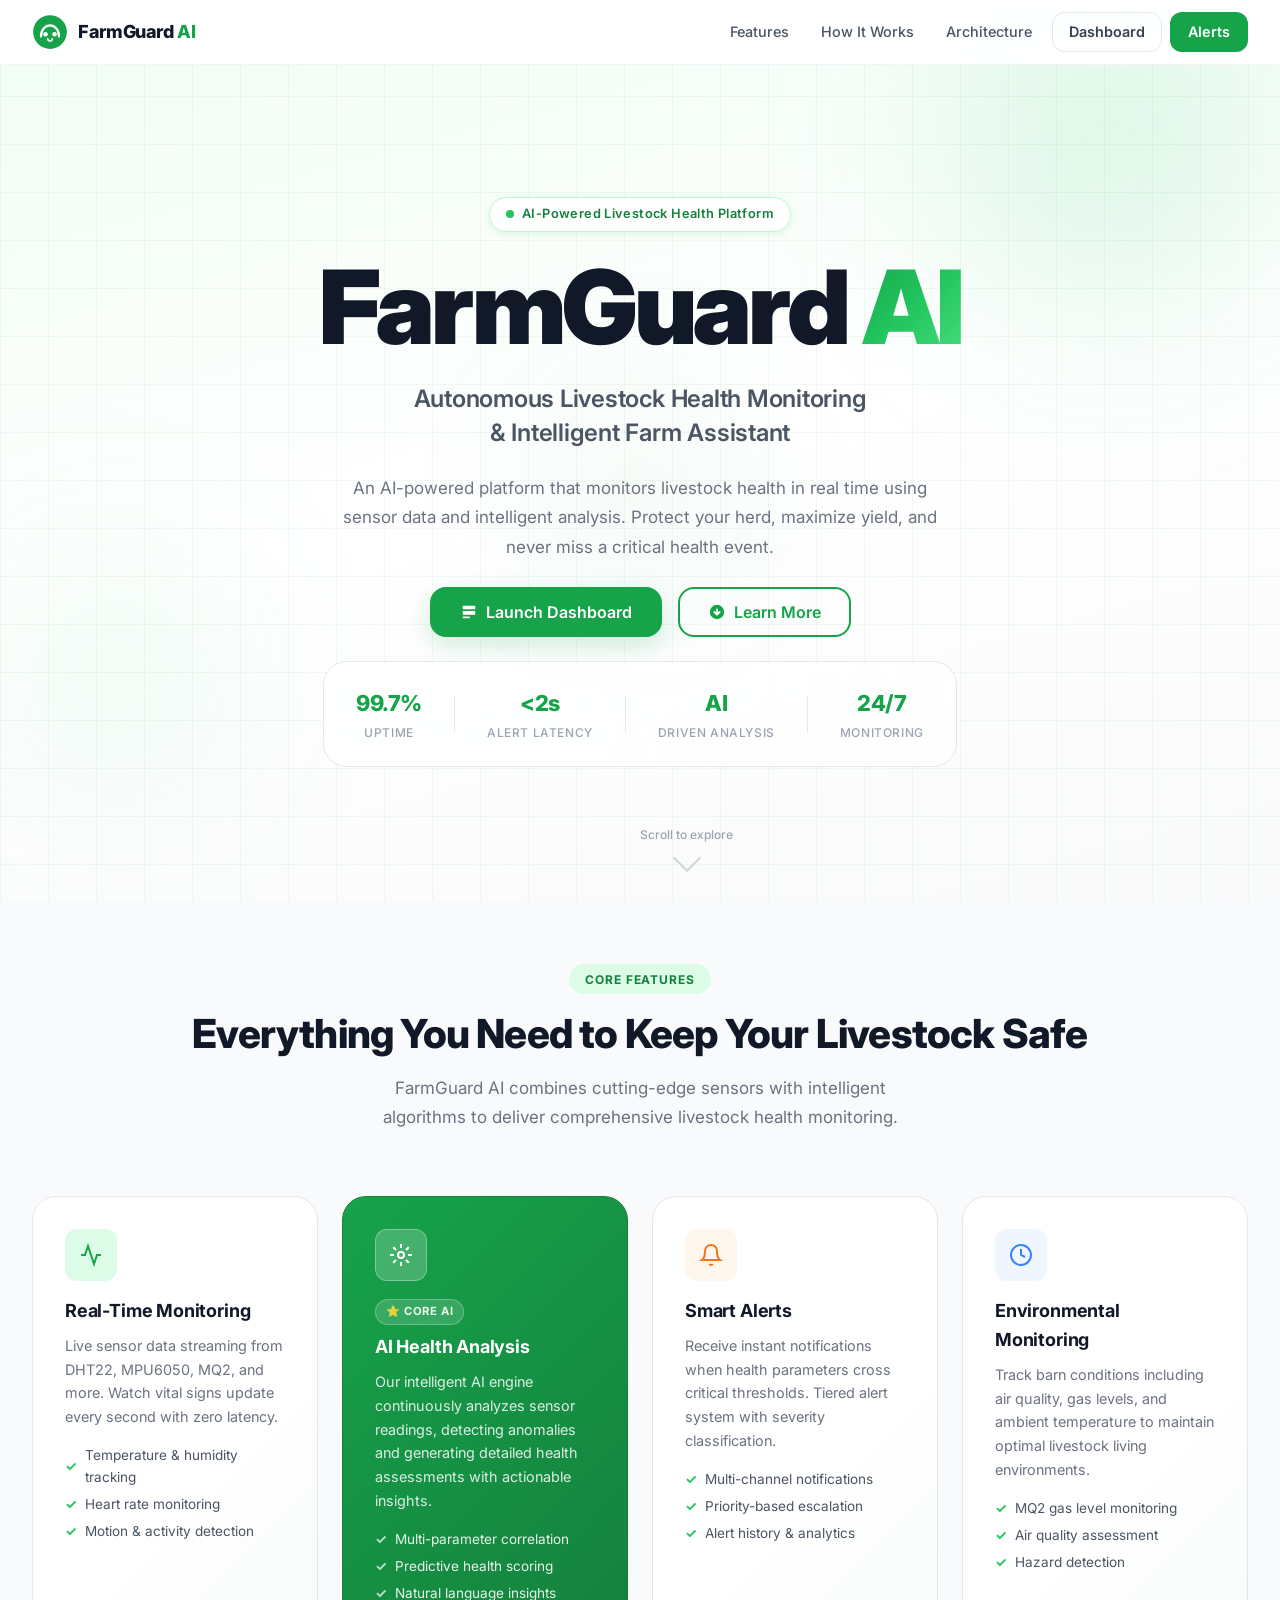
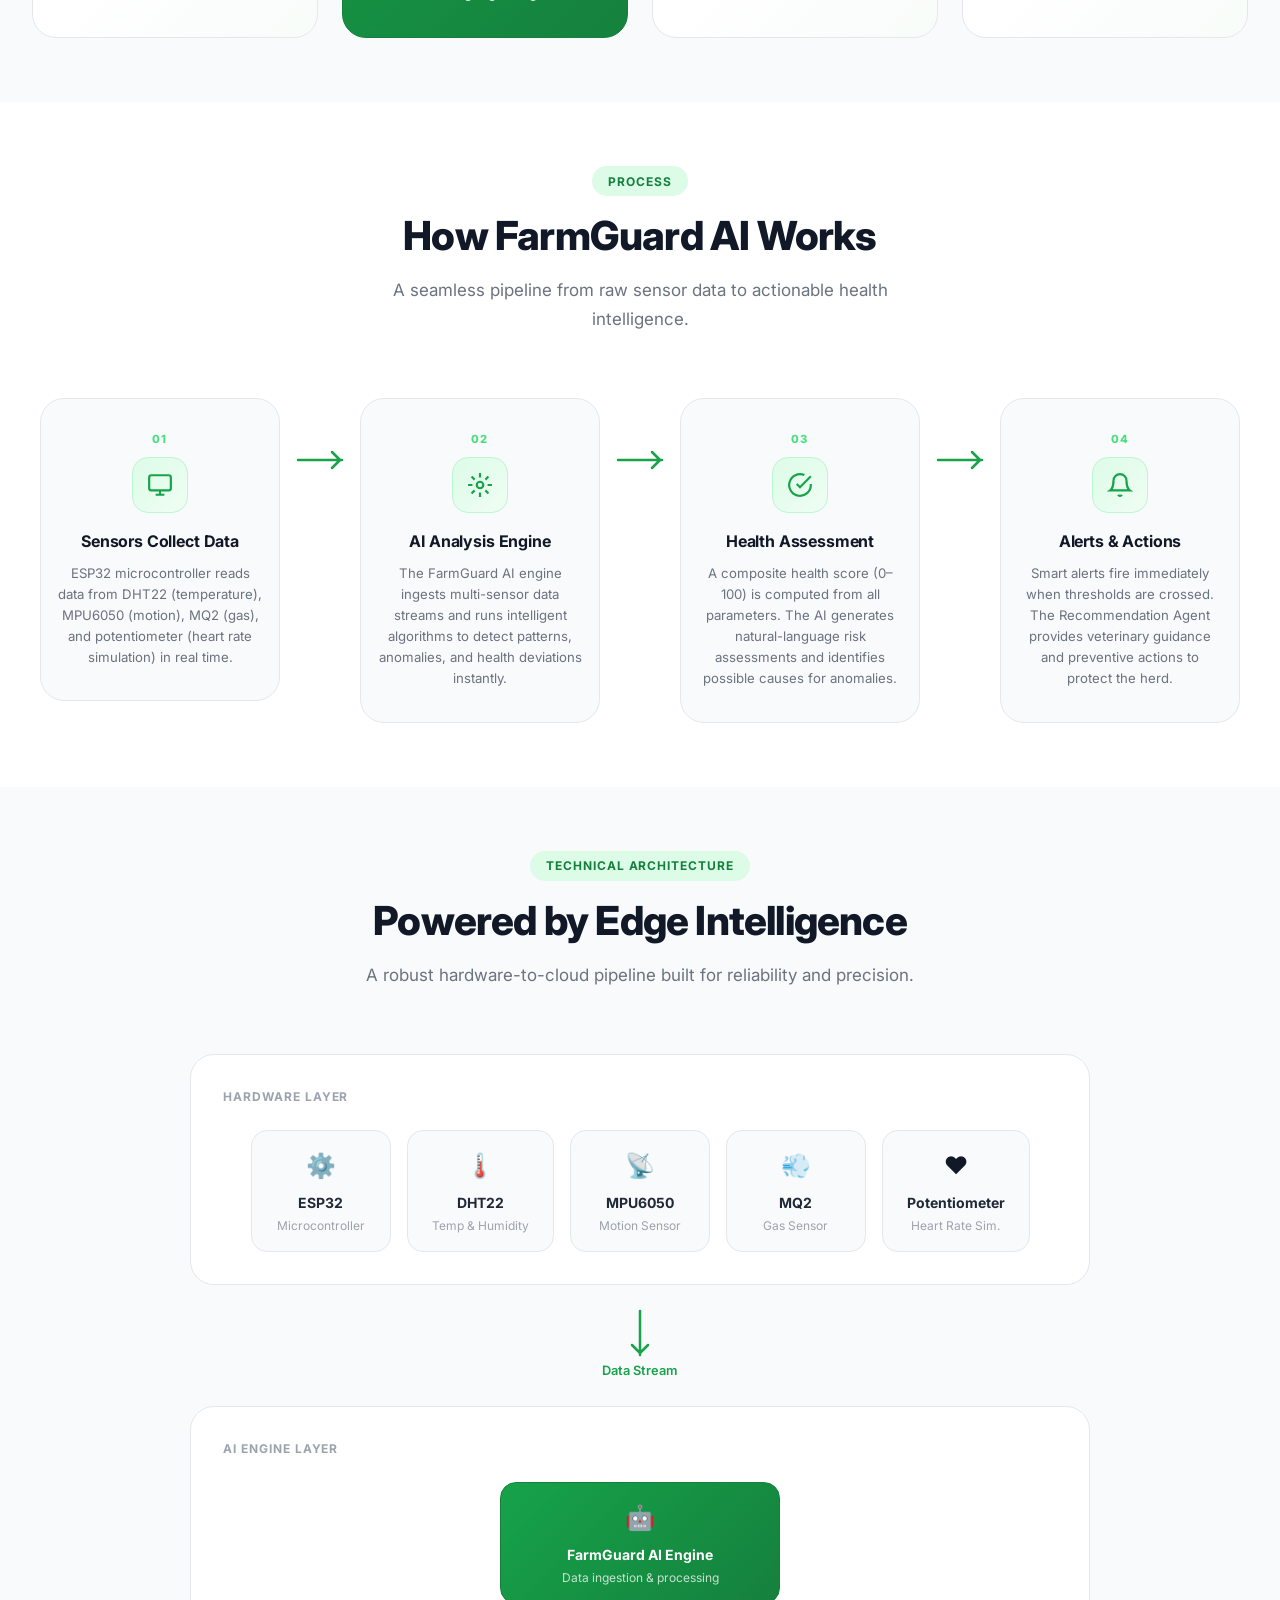
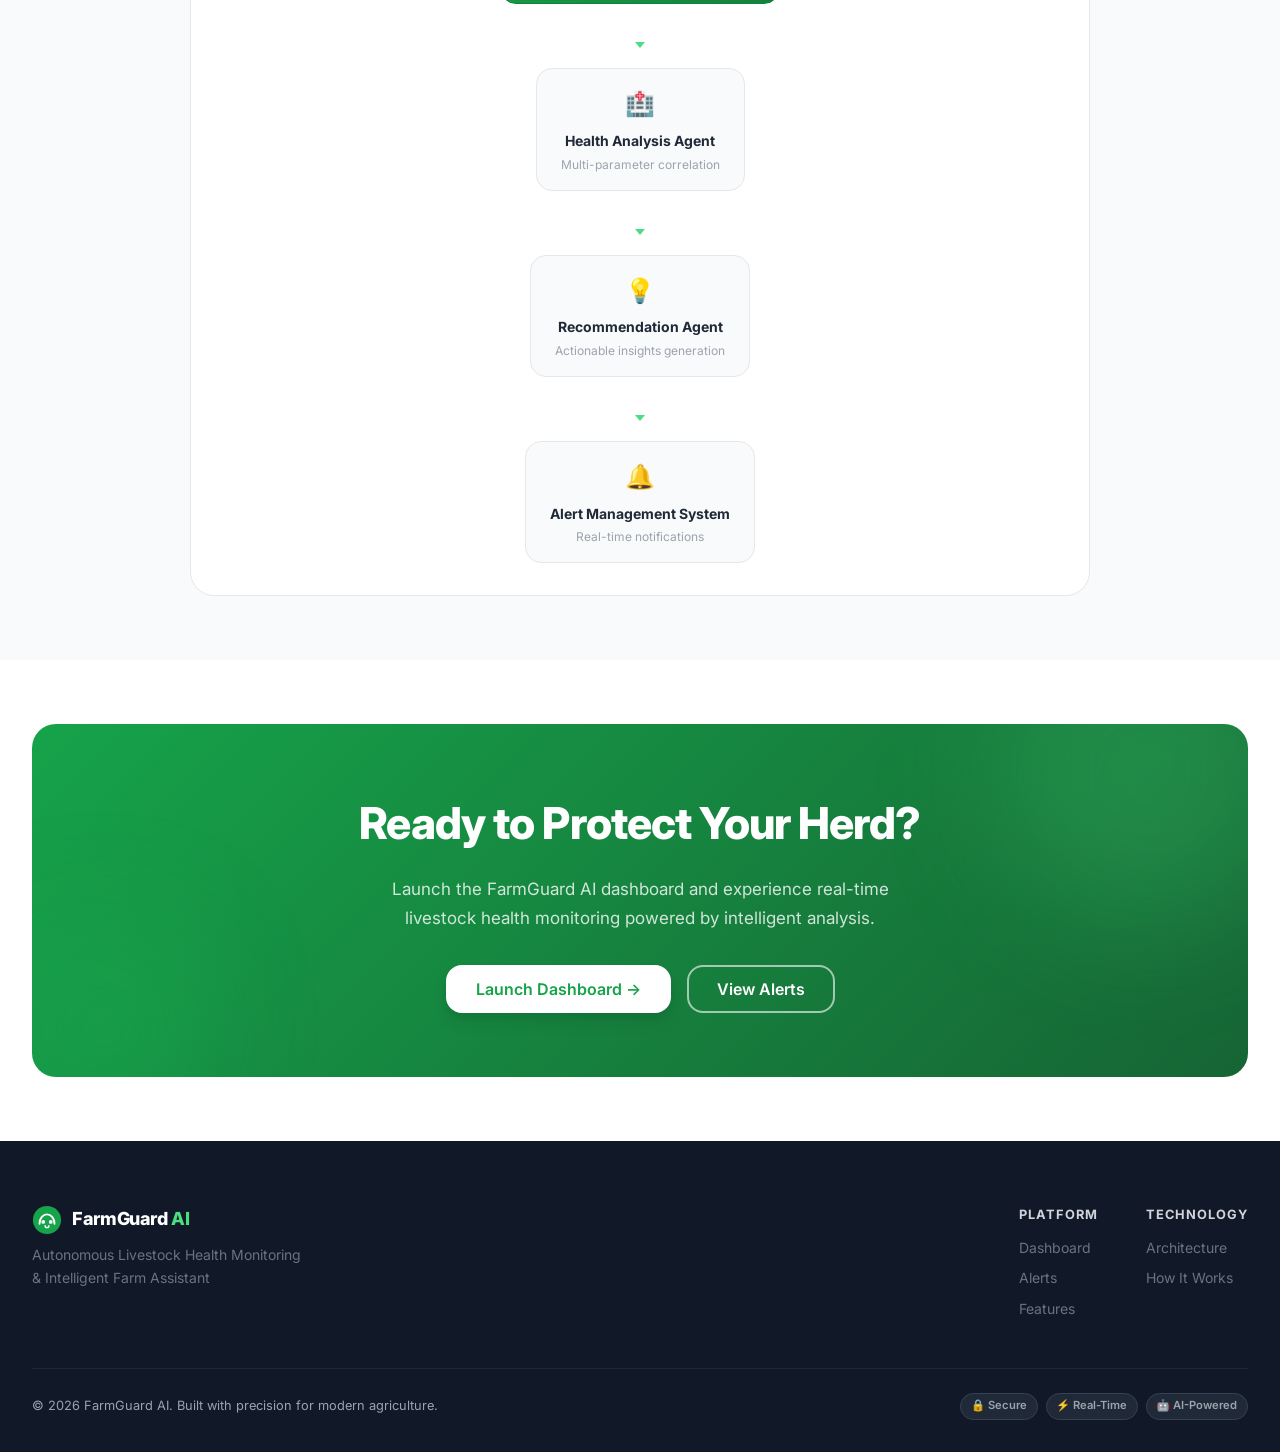
==== website/index.html @ 6cd5b86d "Organize project files into website and wokwi folders, add README" ====
<!DOCTYPE html>
<html lang="en">
<head>
  <meta charset="UTF-8" />
  <meta name="viewport" content="width=device-width, initial-scale=1.0" />
  <title>FarmGuard AI – Autonomous Livestock Health Monitoring</title>
  <meta name="description" content="FarmGuard AI is an AI-powered platform that monitors livestock health in real time using sensor data and intelligent analysis. Protect your herd with smart alerts and AI-driven insights." />
  <link rel="preconnect" href="https://fonts.googleapis.com" />
  <link rel="preconnect" href="https://fonts.gstatic.com" crossorigin />
  <link href="https://fonts.googleapis.com/css2?family=Inter:wght@300;400;500;600;700;800;900&display=swap" rel="stylesheet" />
  <link rel="stylesheet" href="css/style.css" />
  <link rel="stylesheet" href="css/landing.css" />
</head>
<body>

  <!-- ============ NAVBAR ============ -->
  <nav class="navbar" id="navbar">
    <div class="nav-container">
      <a href="index.html" class="nav-logo">
        <div class="logo-icon">
          <svg viewBox="0 0 32 32" fill="none" xmlns="http://www.w3.org/2000/svg">
            <circle cx="16" cy="16" r="15" fill="#16a34a"/>
            <path d="M8 20 C8 14 12 10 16 10 C20 10 24 14 24 20" stroke="white" stroke-width="2" stroke-linecap="round" fill="none"/>
            <circle cx="12" cy="18" r="2" fill="white"/>
            <circle cx="20" cy="18" r="2" fill="white"/>
            <path d="M14 22 C14 23 15 24 16 24 C17 24 18 23 18 22" stroke="white" stroke-width="1.5" stroke-linecap="round" fill="none"/>
          </svg>
        </div>
        <span class="logo-text">FarmGuard <span class="logo-ai">AI</span></span>
      </a>
      <div class="nav-links" id="navLinks">
        <a href="#features" class="nav-link">Features</a>
        <a href="#how-it-works" class="nav-link">How It Works</a>
        <a href="#architecture" class="nav-link">Architecture</a>
        <a href="dashboard.html" class="nav-link nav-btn-outline">Dashboard</a>
        <a href="alerts.html" class="nav-link nav-btn-primary">Alerts</a>
      </div>
      <button class="nav-hamburger" id="navHamburger" aria-label="Menu">
        <span></span><span></span><span></span>
      </button>
    </div>
  </nav>

  <!-- ============ HERO ============ -->
  <section class="hero" id="hero">
    <div class="hero-bg-grid"></div>
    <div class="hero-orb hero-orb-1"></div>
    <div class="hero-orb hero-orb-2"></div>
    <div class="hero-orb hero-orb-3"></div>
    <div class="container hero-inner">
      <div class="hero-badge">
        <span class="badge-dot"></span>
        AI-Powered Livestock Health Platform
      </div>
      <h1 class="hero-title">FarmGuard <span class="hero-title-gradient">AI</span></h1>
      <p class="hero-subtitle">Autonomous Livestock Health Monitoring<br class="hidden-mobile"/> &amp; Intelligent Farm Assistant</p>
      <p class="hero-desc">An AI-powered platform that monitors livestock health in real time using sensor data and intelligent analysis. Protect your herd, maximize yield, and never miss a critical health event.</p>
      <div class="hero-actions">
        <a href="dashboard.html" class="btn btn-primary btn-lg" id="heroLaunchBtn">
          <svg viewBox="0 0 20 20" fill="currentColor"><path d="M3 4a1 1 0 011-1h12a1 1 0 011 1v2a1 1 0 01-1 1H4a1 1 0 01-1-1V4zm0 6a1 1 0 011-1h12a1 1 0 011 1v2a1 1 0 01-1 1H4a1 1 0 01-1-1v-2zm0 6a1 1 0 011-1h6a1 1 0 010 2H4a1 1 0 01-1-1z"/></svg>
          Launch Dashboard
        </a>
        <a href="#how-it-works" class="btn btn-outline btn-lg" id="heroLearnBtn">
          <svg viewBox="0 0 20 20" fill="currentColor"><path fill-rule="evenodd" d="M10 18a8 8 0 100-16 8 8 0 000 16zm1-11a1 1 0 10-2 0v3.586L7.707 9.293a1 1 0 00-1.414 1.414l3 3a1 1 0 001.414 0l3-3a1 1 0 00-1.414-1.414L11 10.586V7z" clip-rule="evenodd"/></svg>
          Learn More
        </a>
      </div>
      <div class="hero-stats">
        <div class="hero-stat">
          <span class="stat-value">99.7%</span>
          <span class="stat-label">Uptime</span>
        </div>
        <div class="stat-divider"></div>
        <div class="hero-stat">
          <span class="stat-value">&lt;2s</span>
          <span class="stat-label">Alert Latency</span>
        </div>
        <div class="stat-divider"></div>
        <div class="hero-stat">
          <span class="stat-value">AI</span>
          <span class="stat-label">Driven Analysis</span>
        </div>
        <div class="stat-divider"></div>
        <div class="hero-stat">
          <span class="stat-value">24/7</span>
          <span class="stat-label">Monitoring</span>
        </div>
      </div>
    </div>
    <div class="hero-scroll-indicator">
      <span>Scroll to explore</span>
      <div class="scroll-arrow"></div>
    </div>
  </section>

  <!-- ============ FEATURES ============ -->
  <section class="features-section" id="features">
    <div class="container">
      <div class="section-header">
        <div class="section-badge">Core Features</div>
        <h2 class="section-title">Everything You Need to Keep Your Livestock Safe</h2>
        <p class="section-desc">FarmGuard AI combines cutting-edge sensors with intelligent algorithms to deliver comprehensive livestock health monitoring.</p>
      </div>
      <div class="features-grid">
        <div class="feature-card" id="featureRealtimeMonitoring">
          <div class="feature-icon-wrap feature-green">
            <svg viewBox="0 0 24 24" fill="none" stroke="currentColor" stroke-width="2"><path d="M22 12h-4l-3 9L9 3l-3 9H2"/></svg>
          </div>
          <h3 class="feature-title">Real-Time Monitoring</h3>
          <p class="feature-desc">Live sensor data streaming from DHT22, MPU6050, MQ2, and more. Watch vital signs update every second with zero latency.</p>
          <ul class="feature-list">
            <li>Temperature &amp; humidity tracking</li>
            <li>Heart rate monitoring</li>
            <li>Motion &amp; activity detection</li>
          </ul>
        </div>
        <div class="feature-card feature-card-highlight" id="featureAIAnalysis">
          <div class="feature-icon-wrap feature-white">
            <svg viewBox="0 0 24 24" fill="none" stroke="currentColor" stroke-width="2"><circle cx="12" cy="12" r="3"/><path d="M12 1v4M12 19v4M4.22 4.22l2.83 2.83M16.95 16.95l2.83 2.83M1 12h4M19 12h4M4.22 19.78l2.83-2.83M16.95 7.05l2.83-2.83"/></svg>
          </div>
          <div class="feature-badge">⭐ Core AI</div>
          <h3 class="feature-title">AI Health Analysis</h3>
          <p class="feature-desc">Our intelligent AI engine continuously analyzes sensor readings, detecting anomalies and generating detailed health assessments with actionable insights.</p>
          <ul class="feature-list">
            <li>Multi-parameter correlation</li>
            <li>Predictive health scoring</li>
            <li>Natural language insights</li>
          </ul>
        </div>
        <div class="feature-card" id="featureSmartAlerts">
          <div class="feature-icon-wrap feature-orange">
            <svg viewBox="0 0 24 24" fill="none" stroke="currentColor" stroke-width="2"><path d="M18 8A6 6 0 006 8c0 7-3 9-3 9h18s-3-2-3-9"/><path d="M13.73 21a2 2 0 01-3.46 0"/></svg>
          </div>
          <h3 class="feature-title">Smart Alerts</h3>
          <p class="feature-desc">Receive instant notifications when health parameters cross critical thresholds. Tiered alert system with severity classification.</p>
          <ul class="feature-list">
            <li>Multi-channel notifications</li>
            <li>Priority-based escalation</li>
            <li>Alert history &amp; analytics</li>
          </ul>
        </div>
        <div class="feature-card" id="featureEnvironment">
          <div class="feature-icon-wrap feature-blue">
            <svg viewBox="0 0 24 24" fill="none" stroke="currentColor" stroke-width="2"><path d="M12 2a10 10 0 110 20A10 10 0 0112 2z"/><path d="M12 6v6l4 2"/></svg>
          </div>
          <h3 class="feature-title">Environmental Monitoring</h3>
          <p class="feature-desc">Track barn conditions including air quality, gas levels, and ambient temperature to maintain optimal livestock living environments.</p>
          <ul class="feature-list">
            <li>MQ2 gas level monitoring</li>
            <li>Air quality assessment</li>
            <li>Hazard detection</li>
          </ul>
        </div>
      </div>
    </div>
  </section>

  <!-- ============ HOW IT WORKS ============ -->
  <section class="how-section" id="how-it-works">
    <div class="container">
      <div class="section-header">
        <div class="section-badge">Process</div>
        <h2 class="section-title">How FarmGuard AI Works</h2>
        <p class="section-desc">A seamless pipeline from raw sensor data to actionable health intelligence.</p>
      </div>
      <div class="how-steps">
        <div class="how-step" id="howStep1">
          <div class="step-number">01</div>
          <div class="step-icon">
            <svg viewBox="0 0 24 24" fill="none" stroke="currentColor" stroke-width="2"><rect x="2" y="3" width="20" height="14" rx="2"/><path d="M8 21h8M12 17v4"/></svg>
          </div>
          <h3 class="step-title">Sensors Collect Data</h3>
          <p class="step-desc">ESP32 microcontroller reads data from DHT22 (temperature), MPU6050 (motion), MQ2 (gas), and potentiometer (heart rate simulation) in real time.</p>
        </div>
        <div class="how-arrow">
          <svg viewBox="0 0 48 24" fill="none"><path d="M2 12h44M36 4l8 8-8 8" stroke="#16a34a" stroke-width="2.5" stroke-linecap="round" stroke-linejoin="round"/></svg>
        </div>
        <div class="how-step" id="howStep2">
          <div class="step-number">02</div>
          <div class="step-icon">
            <svg viewBox="0 0 24 24" fill="none" stroke="currentColor" stroke-width="2"><circle cx="12" cy="12" r="3"/><path d="M12 1v4M12 19v4M4.22 4.22l2.83 2.83M16.95 16.95l2.83 2.83M1 12h4M19 12h4M4.22 19.78l2.83-2.83M16.95 7.05l2.83-2.83"/></svg>
          </div>
          <h3 class="step-title">AI Analysis Engine</h3>
          <p class="step-desc">The FarmGuard AI engine ingests multi-sensor data streams and runs intelligent algorithms to detect patterns, anomalies, and health deviations instantly.</p>
        </div>
        <div class="how-arrow">
          <svg viewBox="0 0 48 24" fill="none"><path d="M2 12h44M36 4l8 8-8 8" stroke="#16a34a" stroke-width="2.5" stroke-linecap="round" stroke-linejoin="round"/></svg>
        </div>
        <div class="how-step" id="howStep3">
          <div class="step-number">03</div>
          <div class="step-icon">
            <svg viewBox="0 0 24 24" fill="none" stroke="currentColor" stroke-width="2"><path d="M22 11.08V12a10 10 0 11-5.93-9.14"/><path d="M22 4L12 14.01l-3-3"/></svg>
          </div>
          <h3 class="step-title">Health Assessment</h3>
          <p class="step-desc">A composite health score (0–100) is computed from all parameters. The AI generates natural-language risk assessments and identifies possible causes for anomalies.</p>
        </div>
        <div class="how-arrow">
          <svg viewBox="0 0 48 24" fill="none"><path d="M2 12h44M36 4l8 8-8 8" stroke="#16a34a" stroke-width="2.5" stroke-linecap="round" stroke-linejoin="round"/></svg>
        </div>
        <div class="how-step" id="howStep4">
          <div class="step-number">04</div>
          <div class="step-icon">
            <svg viewBox="0 0 24 24" fill="none" stroke="currentColor" stroke-width="2"><path d="M18 8A6 6 0 006 8c0 7-3 9-3 9h18s-3-2-3-9"/><path d="M13.73 21a2 2 0 01-3.46 0"/></svg>
          </div>
          <h3 class="step-title">Alerts &amp; Actions</h3>
          <p class="step-desc">Smart alerts fire immediately when thresholds are crossed. The Recommendation Agent provides veterinary guidance and preventive actions to protect the herd.</p>
        </div>
      </div>
    </div>
  </section>

  <!-- ============ ARCHITECTURE ============ -->
  <section class="arch-section" id="architecture">
    <div class="container">
      <div class="section-header">
        <div class="section-badge">Technical Architecture</div>
        <h2 class="section-title">Powered by Edge Intelligence</h2>
        <p class="section-desc">A robust hardware-to-cloud pipeline built for reliability and precision.</p>
      </div>
      <div class="arch-diagram">
        <div class="arch-layer arch-layer-hardware">
          <div class="arch-layer-label">Hardware Layer</div>
          <div class="arch-nodes">
            <div class="arch-node" id="archEsp32">
              <div class="arch-node-icon">⚙️</div>
              <div class="arch-node-title">ESP32</div>
              <div class="arch-node-sub">Microcontroller</div>
            </div>
            <div class="arch-node" id="archDht22">
              <div class="arch-node-icon">🌡️</div>
              <div class="arch-node-title">DHT22</div>
              <div class="arch-node-sub">Temp &amp; Humidity</div>
            </div>
            <div class="arch-node" id="archMpu">
              <div class="arch-node-icon">📡</div>
              <div class="arch-node-title">MPU6050</div>
              <div class="arch-node-sub">Motion Sensor</div>
            </div>
            <div class="arch-node" id="archMq2">
              <div class="arch-node-icon">💨</div>
              <div class="arch-node-title">MQ2</div>
              <div class="arch-node-sub">Gas Sensor</div>
            </div>
            <div class="arch-node" id="archPot">
              <div class="arch-node-icon">❤️</div>
              <div class="arch-node-title">Potentiometer</div>
              <div class="arch-node-sub">Heart Rate Sim.</div>
            </div>
          </div>
        </div>
        <div class="arch-arrow-down">
          <svg viewBox="0 0 24 48" fill="none"><path d="M12 2v44M4 36l8 8 8-8" stroke="#16a34a" stroke-width="2.5" stroke-linecap="round" stroke-linejoin="round"/></svg>
          <span>Data Stream</span>
        </div>
        <div class="arch-layer arch-layer-ai">
          <div class="arch-layer-label">AI Engine Layer</div>
          <div class="arch-nodes arch-nodes-vertical">
            <div class="arch-node arch-node-primary" id="archEngine">
              <div class="arch-node-icon">🤖</div>
              <div class="arch-node-title">FarmGuard AI Engine</div>
              <div class="arch-node-sub">Data ingestion &amp; processing</div>
            </div>
            <div class="arch-vconnect"></div>
            <div class="arch-node" id="archHealthAgent">
              <div class="arch-node-icon">🏥</div>
              <div class="arch-node-title">Health Analysis Agent</div>
              <div class="arch-node-sub">Multi-parameter correlation</div>
            </div>
            <div class="arch-vconnect"></div>
            <div class="arch-node" id="archRecoAgent">
              <div class="arch-node-icon">💡</div>
              <div class="arch-node-title">Recommendation Agent</div>
              <div class="arch-node-sub">Actionable insights generation</div>
            </div>
            <div class="arch-vconnect"></div>
            <div class="arch-node" id="archAlertMgmt">
              <div class="arch-node-icon">🔔</div>
              <div class="arch-node-title">Alert Management System</div>
              <div class="arch-node-sub">Real-time notifications</div>
            </div>
          </div>
        </div>
      </div>
    </div>
  </section>

  <!-- ============ CTA ============ -->
  <section class="cta-section" id="cta">
    <div class="container">
      <div class="cta-card">
        <div class="cta-orb cta-orb-1"></div>
        <div class="cta-orb cta-orb-2"></div>
        <div class="cta-inner">
          <h2 class="cta-title">Ready to Protect Your Herd?</h2>
          <p class="cta-desc">Launch the FarmGuard AI dashboard and experience real-time livestock health monitoring powered by intelligent analysis.</p>
          <div class="cta-actions">
            <a href="dashboard.html" class="btn btn-white btn-lg" id="ctaLaunchBtn">Launch Dashboard →</a>
            <a href="alerts.html" class="btn btn-outline-white btn-lg" id="ctaAlertsBtn">View Alerts</a>
          </div>
        </div>
      </div>
    </div>
  </section>

  <!-- ============ FOOTER ============ -->
  <footer class="footer">
    <div class="container">
      <div class="footer-top">
        <div class="footer-brand">
          <a href="index.html" class="nav-logo">
            <div class="logo-icon logo-icon-sm">
              <svg viewBox="0 0 32 32" fill="none"><circle cx="16" cy="16" r="15" fill="#16a34a"/><path d="M8 20 C8 14 12 10 16 10 C20 10 24 14 24 20" stroke="white" stroke-width="2" stroke-linecap="round" fill="none"/><circle cx="12" cy="18" r="2" fill="white"/><circle cx="20" cy="18" r="2" fill="white"/><path d="M14 22 C14 23 15 24 16 24 C17 24 18 23 18 22" stroke="white" stroke-width="1.5" stroke-linecap="round" fill="none"/></svg>
            </div>
            <span class="logo-text">FarmGuard <span class="logo-ai">AI</span></span>
          </a>
          <p class="footer-tagline">Autonomous Livestock Health Monitoring &amp; Intelligent Farm Assistant</p>
        </div>
        <div class="footer-links">
          <div class="footer-col">
            <h4 class="footer-col-title">Platform</h4>
            <a href="dashboard.html" class="footer-link">Dashboard</a>
            <a href="alerts.html" class="footer-link">Alerts</a>
            <a href="#features" class="footer-link">Features</a>
          </div>
          <div class="footer-col">
            <h4 class="footer-col-title">Technology</h4>
            <a href="#architecture" class="footer-link">Architecture</a>
            <a href="#how-it-works" class="footer-link">How It Works</a>
          </div>
        </div>
      </div>
      <div class="footer-bottom">
        <p>&copy; 2026 FarmGuard AI. Built with precision for modern agriculture.</p>
        <div class="footer-badges">
          <span class="footer-badge">🔒 Secure</span>
          <span class="footer-badge">⚡ Real-Time</span>
          <span class="footer-badge">🤖 AI-Powered</span>
        </div>
      </div>
    </div>
  </footer>

  <script src="js/landing.js"></script>
</body>
</html>
---- website/css/style.css ----
/* =========================================================
   FarmGuard AI – Global Styles
   ========================================================= */

*, *::before, *::after { box-sizing: border-box; margin: 0; padding: 0; }

:root {
  /* Colors */
  --green-50:  #f0fdf4;
  --green-100: #dcfce7;
  --green-200: #bbf7d0;
  --green-400: #4ade80;
  --green-500: #22c55e;
  --green-600: #16a34a;
  --green-700: #15803d;
  --green-800: #166534;
  --green-900: #14532d;

  --gray-50:  #f9fafb;
  --gray-100: #f3f4f6;
  --gray-200: #e5e7eb;
  --gray-300: #d1d5db;
  --gray-400: #9ca3af;
  --gray-500: #6b7280;
  --gray-600: #4b5563;
  --gray-700: #374151;
  --gray-800: #1f2937;
  --gray-900: #111827;

  --orange-400: #fb923c;
  --orange-500: #f97316;
  --red-400:    #f87171;
  --red-500:    #ef4444;
  --red-600:    #dc2626;
  --yellow-400: #facc15;
  --yellow-500: #eab308;
  --blue-400:   #60a5fa;
  --blue-500:   #3b82f6;

  /* Semantic */
  --color-primary:    var(--green-600);
  --color-primary-light: var(--green-500);
  --color-primary-dark: var(--green-700);
  --color-bg:         #ffffff;
  --color-bg-2:       var(--gray-50);
  --color-bg-3:       var(--gray-100);
  --color-border:     var(--gray-200);
  --color-text:       var(--gray-900);
  --color-text-2:     var(--gray-600);
  --color-text-3:     var(--gray-400);

  /* Spacing */
  --space-xs:  0.25rem;
  --space-sm:  0.5rem;
  --space-md:  1rem;
  --space-lg:  1.5rem;
  --space-xl:  2rem;
  --space-2xl: 3rem;
  --space-3xl: 4rem;

  /* Radii */
  --radius-sm: 6px;
  --radius-md: 12px;
  --radius-lg: 16px;
  --radius-xl: 24px;
  --radius-full: 9999px;

  /* Shadows */
  --shadow-xs: 0 1px 2px rgba(0,0,0,0.04);
  --shadow-sm: 0 1px 3px rgba(0,0,0,0.08), 0 1px 2px rgba(0,0,0,0.04);
  --shadow-md: 0 4px 6px rgba(0,0,0,0.06), 0 2px 4px rgba(0,0,0,0.04);
  --shadow-lg: 0 10px 15px rgba(0,0,0,0.08), 0 4px 6px rgba(0,0,0,0.04);
  --shadow-xl: 0 20px 25px rgba(0,0,0,0.08), 0 10px 10px rgba(0,0,0,0.04);
  --shadow-green: 0 8px 24px rgba(22,163,74,0.2);

  /* Transitions */
  --transition-fast: 150ms cubic-bezier(0.4,0,0.2,1);
  --transition-base: 250ms cubic-bezier(0.4,0,0.2,1);
  --transition-slow: 400ms cubic-bezier(0.4,0,0.2,1);

  /* Typography */
  --font-body: 'Inter', -apple-system, BlinkMacSystemFont, 'Segoe UI', sans-serif;
}

html { scroll-behavior: smooth; font-size: 16px; }

body {
  font-family: var(--font-body);
  background-color: var(--color-bg);
  color: var(--color-text);
  line-height: 1.6;
  -webkit-font-smoothing: antialiased;
  -moz-osx-font-smoothing: grayscale;
  overflow-x: hidden;
}

img, svg { display: block; }

a { text-decoration: none; color: inherit; }

/* ---- Container ---- */
.container {
  width: 100%;
  max-width: 1280px;
  margin: 0 auto;
  padding: 0 var(--space-xl);
}

/* ---- Buttons ---- */
.btn {
  display: inline-flex;
  align-items: center;
  justify-content: center;
  gap: 0.5rem;
  padding: 0.625rem 1.25rem;
  border-radius: var(--radius-md);
  font-family: var(--font-body);
  font-weight: 600;
  font-size: 0.9rem;
  cursor: pointer;
  border: 2px solid transparent;
  transition: all var(--transition-base);
  white-space: nowrap;
  text-decoration: none;
  line-height: 1;
}

.btn svg { width: 1rem; height: 1rem; flex-shrink: 0; }

.btn-primary {
  background: var(--color-primary);
  color: #fff;
  border-color: var(--color-primary);
  box-shadow: var(--shadow-green);
}
.btn-primary:hover {
  background: var(--color-primary-dark);
  border-color: var(--color-primary-dark);
  transform: translateY(-2px);
  box-shadow: 0 12px 28px rgba(22,163,74,0.3);
}

.btn-outline {
  background: transparent;
  color: var(--color-primary);
  border-color: var(--color-primary);
}
.btn-outline:hover {
  background: var(--green-50);
  transform: translateY(-2px);
}

.btn-white {
  background: #fff;
  color: var(--color-primary);
  border-color: #fff;
  box-shadow: var(--shadow-lg);
}
.btn-white:hover {
  background: var(--green-50);
  transform: translateY(-2px);
}

.btn-outline-white {
  background: transparent;
  color: #fff;
  border-color: rgba(255,255,255,0.6);
}
.btn-outline-white:hover {
  background: rgba(255,255,255,0.1);
  border-color: #fff;
}

.btn-lg { padding: 0.875rem 1.75rem; font-size: 1rem; border-radius: var(--radius-lg); }
.btn-lg svg { width: 1.125rem; height: 1.125rem; }

/* ---- Section Common ---- */
.section-header { text-align: center; margin-bottom: var(--space-3xl); }

.section-badge {
  display: inline-block;
  background: var(--green-100);
  color: var(--green-700);
  font-size: 0.75rem;
  font-weight: 700;
  letter-spacing: 0.08em;
  text-transform: uppercase;
  padding: 0.35rem 1rem;
  border-radius: var(--radius-full);
  margin-bottom: var(--space-md);
}

.section-title {
  font-size: clamp(1.75rem, 3.5vw, 2.5rem);
  font-weight: 800;
  color: var(--gray-900);
  line-height: 1.2;
  margin-bottom: var(--space-md);
  letter-spacing: -0.02em;
}

.section-desc {
  font-size: 1.0625rem;
  color: var(--gray-500);
  max-width: 560px;
  margin: 0 auto;
  line-height: 1.7;
}

/* ---- Logo ---- */
.nav-logo {
  display: flex;
  align-items: center;
  gap: 0.625rem;
  text-decoration: none;
}
.logo-icon {
  width: 36px; height: 36px;
  border-radius: 10px;
  overflow: hidden;
  flex-shrink: 0;
}
.logo-icon svg { width: 100%; height: 100%; }
.logo-icon-sm { width: 30px; height: 30px; border-radius: 8px; }

.logo-text {
  font-size: 1.125rem;
  font-weight: 800;
  color: var(--gray-900);
  letter-spacing: -0.02em;
}
.logo-ai { color: var(--green-600); }

/* ---- Hidden mobile ---- */
.hidden-mobile { display: inline; }

/* ---- Scrollbar ---- */
::-webkit-scrollbar { width: 6px; height: 6px; }
::-webkit-scrollbar-track { background: var(--gray-100); }
::-webkit-scrollbar-thumb { background: var(--gray-300); border-radius: 3px; }
::-webkit-scrollbar-thumb:hover { background: var(--gray-400); }

/* ============================================================
   NAVBAR (shared)
   ============================================================ */
.navbar {
  position: fixed;
  top: 0; left: 0; right: 0;
  z-index: 100;
  background: rgba(255,255,255,0.95);
  backdrop-filter: blur(12px);
  -webkit-backdrop-filter: blur(12px);
  border-bottom: 1px solid var(--gray-100);
  transition: box-shadow var(--transition-base);
}
.navbar.scrolled { box-shadow: var(--shadow-md); }

.nav-container {
  display: flex;
  align-items: center;
  justify-content: space-between;
  height: 64px;
  max-width: 1280px;
  margin: 0 auto;
  padding: 0 var(--space-xl);
}

.nav-links {
  display: flex;
  align-items: center;
  gap: var(--space-sm);
}

.nav-link {
  font-size: 0.9rem;
  font-weight: 500;
  color: var(--gray-600);
  padding: 0.5rem 0.75rem;
  border-radius: var(--radius-sm);
  transition: color var(--transition-fast), background var(--transition-fast);
}
.nav-link:hover { color: var(--green-600); background: var(--green-50); }

.nav-btn-outline {
  border: 1.5px solid var(--gray-200);
  color: var(--gray-700);
  padding: 0.45rem 1rem;
  border-radius: var(--radius-md);
  font-weight: 600;
}
.nav-btn-outline:hover { border-color: var(--green-500); color: var(--green-600); background: var(--green-50); }

.nav-btn-primary {
  background: var(--green-600);
  color: #fff !important;
  padding: 0.5rem 1.125rem;
  border-radius: var(--radius-md);
  font-weight: 600;
}
.nav-btn-primary:hover { background: var(--green-700) !important; color: #fff !important; }

.nav-hamburger {
  display: none;
  flex-direction: column;
  gap: 5px;
  background: none;
  border: none;
  cursor: pointer;
  padding: 6px;
  border-radius: var(--radius-sm);
}
.nav-hamburger span {
  display: block;
  width: 22px; height: 2px;
  background: var(--gray-700);
  border-radius: 2px;
  transition: all var(--transition-base);
}
.nav-hamburger.open span:nth-child(1) { transform: rotate(45deg) translate(5px,5px); }
.nav-hamburger.open span:nth-child(2) { opacity: 0; }
.nav-hamburger.open span:nth-child(3) { transform: rotate(-45deg) translate(5px,-5px); }

/* ---- SHARED DASH SECTION ---- */
.dash-section {
  padding: 0 var(--space-xl) var(--space-xl);
}
.section-row-header {
  display: flex;
  align-items: center;
  justify-content: space-between;
  margin-bottom: var(--space-lg);
  gap: var(--space-md);
}
.dash-section-title {
  font-size: 1.125rem;
  font-weight: 700;
  color: var(--gray-900);
  letter-spacing: -0.01em;
}
.dash-section-badge {
  font-size: 0.75rem;
  font-weight: 600;
  color: var(--green-700);
  background: var(--green-100);
  padding: 0.25rem 0.75rem;
  border-radius: var(--radius-full);
}

/* ============================================================
   RESPONSIVE
   ============================================================ */
@media (max-width: 768px) {
  .container { padding: 0 var(--space-md); }
  .hidden-mobile { display: none; }

  .nav-links {
    display: none;
    flex-direction: column;
    position: absolute;
    top: 64px; left: 0; right: 0;
    background: rgba(255,255,255,0.98);
    backdrop-filter: blur(12px);
    border-bottom: 1px solid var(--gray-200);
    padding: var(--space-md);
    gap: var(--space-xs);
  }
  .nav-links.open { display: flex; }
  .nav-hamburger { display: flex; }

  .dash-section { padding: 0 var(--space-md) var(--space-md); }
}

@media (max-width: 480px) {
  .btn-lg { padding: 0.75rem 1.25rem; font-size: 0.9rem; }
}
---- website/css/landing.css ----
/* =========================================================
   FarmGuard AI – Landing Page Styles
   ========================================================= */

/* ============================================================
   HERO
   ============================================================ */
.hero {
  position: relative;
  min-height: 100vh;
  display: flex;
  align-items: center;
  overflow: hidden;
  padding-top: 64px;
  background: linear-gradient(165deg, #f0fdf4 0%, #ffffff 50%, #f9fafb 100%);
}

/* Grid pattern */
.hero-bg-grid {
  position: absolute;
  inset: 0;
  background-image:
    linear-gradient(rgba(22,163,74,0.06) 1px, transparent 1px),
    linear-gradient(90deg, rgba(22,163,74,0.06) 1px, transparent 1px);
  background-size: 48px 48px;
  pointer-events: none;
}

/* Decorative orbs */
.hero-orb {
  position: absolute;
  border-radius: 50%;
  filter: blur(80px);
  pointer-events: none;
  animation: orbFloat 8s ease-in-out infinite;
}
.hero-orb-1 {
  width: 500px; height: 500px;
  background: radial-gradient(circle, rgba(34,197,94,0.18) 0%, transparent 70%);
  top: -100px; right: -80px;
  animation-delay: 0s;
}
.hero-orb-2 {
  width: 350px; height: 350px;
  background: radial-gradient(circle, rgba(74,222,128,0.12) 0%, transparent 70%);
  bottom: 50px; left: -60px;
  animation-delay: -3s;
}
.hero-orb-3 {
  width: 250px; height: 250px;
  background: radial-gradient(circle, rgba(22,163,74,0.1) 0%, transparent 70%);
  top: 40%; left: 40%;
  animation-delay: -5s;
}

@keyframes orbFloat {
  0%, 100% { transform: translateY(0) scale(1); }
  50% { transform: translateY(-30px) scale(1.05); }
}

.hero-inner {
  position: relative;
  z-index: 1;
  display: flex;
  flex-direction: column;
  align-items: center;
  text-align: center;
  gap: var(--space-lg);
  padding-top: var(--space-3xl);
  padding-bottom: var(--space-3xl);
}

.hero-badge {
  display: inline-flex;
  align-items: center;
  gap: 0.5rem;
  background: rgba(255,255,255,0.9);
  border: 1px solid var(--green-200);
  color: var(--green-700);
  font-size: 0.8rem;
  font-weight: 600;
  letter-spacing: 0.03em;
  padding: 0.4rem 1rem;
  border-radius: var(--radius-full);
  box-shadow: 0 2px 8px rgba(22,163,74,0.12);
  backdrop-filter: blur(8px);
  animation: badgeFadeIn 0.6s ease-out;
}

.badge-dot {
  width: 8px; height: 8px;
  background: var(--green-500);
  border-radius: 50%;
  animation: pulse 2s ease-in-out infinite;
}

@keyframes badgeFadeIn {
  from { opacity: 0; transform: translateY(-10px); }
  to { opacity: 1; transform: translateY(0); }
}

.hero-title {
  font-size: clamp(3.5rem, 8vw, 6.5rem);
  font-weight: 900;
  letter-spacing: -0.04em;
  line-height: 1;
  color: var(--gray-900);
  animation: heroFadeUp 0.7s ease-out 0.1s both;
}

.hero-title-gradient {
  background: linear-gradient(135deg, #16a34a 0%, #22c55e 50%, #4ade80 100%);
  -webkit-background-clip: text;
  -webkit-text-fill-color: transparent;
  background-clip: text;
}

.hero-subtitle {
  font-size: clamp(1.1rem, 2.5vw, 1.5rem);
  font-weight: 600;
  color: var(--gray-600);
  letter-spacing: -0.01em;
  line-height: 1.4;
  animation: heroFadeUp 0.7s ease-out 0.2s both;
}

.hero-desc {
  font-size: clamp(0.9rem, 1.5vw, 1.0625rem);
  color: var(--gray-500);
  max-width: 600px;
  line-height: 1.75;
  animation: heroFadeUp 0.7s ease-out 0.3s both;
}

.hero-actions {
  display: flex;
  align-items: center;
  gap: var(--space-md);
  flex-wrap: wrap;
  justify-content: center;
  animation: heroFadeUp 0.7s ease-out 0.4s both;
}

.hero-stats {
  display: flex;
  align-items: center;
  gap: var(--space-xl);
  flex-wrap: wrap;
  justify-content: center;
  padding: var(--space-lg) var(--space-xl);
  background: rgba(255,255,255,0.7);
  border: 1px solid var(--gray-200);
  border-radius: var(--radius-xl);
  backdrop-filter: blur(8px);
  animation: heroFadeUp 0.7s ease-out 0.5s both;
}

.hero-stat { text-align: center; }
.stat-value {
  display: block;
  font-size: 1.375rem;
  font-weight: 800;
  color: var(--green-600);
  letter-spacing: -0.02em;
}
.stat-label {
  display: block;
  font-size: 0.75rem;
  font-weight: 500;
  color: var(--gray-400);
  text-transform: uppercase;
  letter-spacing: 0.05em;
  margin-top: 2px;
}
.stat-divider {
  width: 1px; height: 36px;
  background: var(--gray-200);
}

@keyframes heroFadeUp {
  from { opacity: 0; transform: translateY(20px); }
  to { opacity: 1; transform: translateY(0); }
}

/* Scroll indicator */
.hero-scroll-indicator {
  position: absolute;
  bottom: var(--space-xl);
  left: 50%;
  transform: translateX(-50%);
  display: flex;
  flex-direction: column;
  align-items: center;
  gap: 0.5rem;
  font-size: 0.75rem;
  color: var(--gray-400);
  font-weight: 500;
  animation: heroFadeUp 1s ease-out 0.8s both;
}
.scroll-arrow {
  width: 20px; height: 20px;
  border-right: 2px solid var(--gray-300);
  border-bottom: 2px solid var(--gray-300);
  transform: rotate(45deg);
  animation: scrollBounce 1.5s ease-in-out infinite;
  margin-top: -4px;
}
@keyframes scrollBounce {
  0%, 100% { transform: rotate(45deg) translateY(0); }
  50% { transform: rotate(45deg) translateY(6px); }
}

/* ============================================================
   FEATURES
   ============================================================ */
.features-section {
  padding: var(--space-3xl) 0;
  background: var(--gray-50);
}

.features-grid {
  display: grid;
  grid-template-columns: repeat(auto-fit, minmax(280px, 1fr));
  gap: var(--space-lg);
}

.feature-card {
  background: #fff;
  border: 1px solid var(--gray-200);
  border-radius: var(--radius-xl);
  padding: var(--space-xl);
  transition: all var(--transition-base);
  position: relative;
  overflow: hidden;
}
.feature-card::before {
  content: '';
  position: absolute;
  inset: 0;
  background: linear-gradient(135deg, transparent 60%, rgba(22,163,74,0.03) 100%);
  border-radius: inherit;
  pointer-events: none;
}
.feature-card:hover {
  transform: translateY(-6px);
  box-shadow: var(--shadow-xl);
  border-color: var(--green-200);
}

.feature-card-highlight {
  background: linear-gradient(135deg, var(--green-600) 0%, var(--green-700) 100%);
  border-color: var(--green-700);
  color: #fff;
}
.feature-card-highlight .feature-title { color: #fff; }
.feature-card-highlight .feature-desc { color: rgba(255,255,255,0.85); }
.feature-card-highlight .feature-list li { color: rgba(255,255,255,0.9); }
.feature-card-highlight .feature-list li::before { color: rgba(255,255,255,0.7); }
.feature-card-highlight:hover {
  box-shadow: var(--shadow-green);
  border-color: var(--green-500);
}

.feature-icon-wrap {
  width: 52px; height: 52px;
  border-radius: var(--radius-md);
  display: flex;
  align-items: center;
  justify-content: center;
  margin-bottom: var(--space-md);
  flex-shrink: 0;
}
.feature-icon-wrap svg { width: 24px; height: 24px; }

.feature-green { background: var(--green-100); color: var(--green-600); }
.feature-white { background: rgba(255,255,255,0.2); color: #fff; border: 1px solid rgba(255,255,255,0.3); }
.feature-orange { background: #fff7ed; color: var(--orange-500); }
.feature-blue { background: #eff6ff; color: var(--blue-500); }

.feature-badge {
  display: inline-block;
  font-size: 0.7rem;
  font-weight: 700;
  letter-spacing: 0.06em;
  text-transform: uppercase;
  color: rgba(255,255,255,0.9);
  background: rgba(255,255,255,0.15);
  border: 1px solid rgba(255,255,255,0.25);
  padding: 0.2rem 0.6rem;
  border-radius: var(--radius-full);
  margin-bottom: var(--space-sm);
}

.feature-title {
  font-size: 1.125rem;
  font-weight: 700;
  color: var(--gray-900);
  margin-bottom: 0.5rem;
  letter-spacing: -0.01em;
}

.feature-desc {
  font-size: 0.9rem;
  color: var(--gray-500);
  line-height: 1.65;
  margin-bottom: var(--space-md);
}

.feature-list {
  list-style: none;
  display: flex;
  flex-direction: column;
  gap: 0.35rem;
}
.feature-list li {
  font-size: 0.85rem;
  color: var(--gray-600);
  display: flex;
  align-items: center;
  gap: 0.5rem;
}
.feature-list li::before {
  content: '✓';
  color: var(--green-500);
  font-weight: 700;
  flex-shrink: 0;
}

/* ============================================================
   HOW IT WORKS
   ============================================================ */
.how-section {
  padding: var(--space-3xl) 0;
  background: #fff;
}

.how-steps {
  display: flex;
  align-items: flex-start;
  gap: var(--space-md);
  flex-wrap: wrap;
  justify-content: center;
}

.how-step {
  flex: 1;
  min-width: 200px;
  max-width: 240px;
  text-align: center;
  padding: var(--space-xl) var(--space-md);
  background: var(--gray-50);
  border: 1px solid var(--gray-200);
  border-radius: var(--radius-xl);
  transition: all var(--transition-base);
  position: relative;
}
.how-step:hover {
  transform: translateY(-4px);
  box-shadow: var(--shadow-lg);
  border-color: var(--green-300);
  background: var(--green-50);
}

.step-number {
  font-size: 0.7rem;
  font-weight: 800;
  letter-spacing: 0.1em;
  color: var(--green-400);
  text-transform: uppercase;
  margin-bottom: var(--space-sm);
}

.step-icon {
  width: 56px; height: 56px;
  border-radius: var(--radius-lg);
  background: linear-gradient(135deg, var(--green-100), var(--green-50));
  border: 1px solid var(--green-200);
  display: flex;
  align-items: center;
  justify-content: center;
  margin: 0 auto var(--space-md);
  color: var(--green-600);
}
.step-icon svg { width: 26px; height: 26px; }

.step-title {
  font-size: 1rem;
  font-weight: 700;
  color: var(--gray-900);
  margin-bottom: 0.5rem;
  letter-spacing: -0.01em;
}

.step-desc {
  font-size: 0.825rem;
  color: var(--gray-500);
  line-height: 1.6;
}

.how-arrow {
  display: flex;
  align-items: center;
  padding-top: 50px;
  flex-shrink: 0;
}
.how-arrow svg { width: 48px; height: 24px; }

/* ============================================================
   ARCHITECTURE
   ============================================================ */
.arch-section {
  padding: var(--space-3xl) 0;
  background: var(--gray-50);
}

.arch-diagram {
  display: flex;
  flex-direction: column;
  align-items: center;
  gap: var(--space-lg);
}

.arch-layer {
  width: 100%;
  max-width: 900px;
  background: #fff;
  border: 1px solid var(--gray-200);
  border-radius: var(--radius-xl);
  padding: var(--space-xl);
}

.arch-layer-label {
  font-size: 0.75rem;
  font-weight: 700;
  text-transform: uppercase;
  letter-spacing: 0.08em;
  color: var(--gray-400);
  margin-bottom: var(--space-lg);
}

.arch-nodes {
  display: flex;
  flex-wrap: wrap;
  gap: var(--space-md);
  justify-content: center;
}

.arch-nodes-vertical {
  flex-direction: column;
  align-items: center;
}

.arch-node {
  background: var(--gray-50);
  border: 1.5px solid var(--gray-200);
  border-radius: var(--radius-lg);
  padding: var(--space-md) var(--space-lg);
  text-align: center;
  min-width: 140px;
  transition: all var(--transition-base);
}
.arch-node:hover {
  border-color: var(--green-400);
  background: var(--green-50);
  transform: translateY(-3px);
  box-shadow: var(--shadow-md);
}

.arch-node-primary {
  background: linear-gradient(135deg, var(--green-600), var(--green-700));
  border-color: var(--green-700);
  color: #fff;
  min-width: 280px;
}
.arch-node-primary:hover {
  transform: translateY(-3px);
  box-shadow: var(--shadow-green);
}
.arch-node-primary .arch-node-title { color: #fff; }
.arch-node-primary .arch-node-sub { color: rgba(255,255,255,0.75); }

.arch-node-icon { font-size: 1.5rem; margin-bottom: 0.4rem; }
.arch-node-title { font-size: 0.875rem; font-weight: 700; color: var(--gray-800); }
.arch-node-sub { font-size: 0.75rem; color: var(--gray-400); margin-top: 2px; }

.arch-vconnect {
  width: 2px; height: 24px;
  background: var(--green-300);
  margin: 4px auto;
  position: relative;
}
.arch-vconnect::after {
  content: '';
  position: absolute;
  bottom: 0; left: 50%;
  transform: translateX(-50%);
  width: 0; height: 0;
  border-left: 5px solid transparent;
  border-right: 5px solid transparent;
  border-top: 6px solid var(--green-400);
}

.arch-arrow-down {
  display: flex;
  flex-direction: column;
  align-items: center;
  gap: 0.25rem;
  color: var(--green-600);
  font-size: 0.8rem;
  font-weight: 600;
}
.arch-arrow-down svg { width: 24px; height: 48px; }

/* ============================================================
   CTA SECTION
   ============================================================ */
.cta-section {
  padding: var(--space-3xl) 0;
  background: #fff;
}

.cta-card {
  position: relative;
  background: linear-gradient(135deg, var(--green-600) 0%, var(--green-800) 100%);
  border-radius: var(--radius-xl);
  padding: var(--space-3xl) var(--space-xl);
  text-align: center;
  overflow: hidden;
}

.cta-orb {
  position: absolute;
  border-radius: 50%;
  filter: blur(60px);
  pointer-events: none;
}
.cta-orb-1 {
  width: 300px; height: 300px;
  background: rgba(74,222,128,0.2);
  top: -100px; right: -50px;
}
.cta-orb-2 {
  width: 200px; height: 200px;
  background: rgba(34,197,94,0.2);
  bottom: -50px; left: -30px;
}

.cta-inner { position: relative; z-index: 1; }

.cta-title {
  font-size: clamp(1.75rem, 4vw, 2.75rem);
  font-weight: 800;
  color: #fff;
  letter-spacing: -0.02em;
  margin-bottom: var(--space-md);
}

.cta-desc {
  font-size: 1.0625rem;
  color: rgba(255,255,255,0.8);
  max-width: 520px;
  margin: 0 auto var(--space-xl);
  line-height: 1.7;
}

.cta-actions {
  display: flex;
  align-items: center;
  justify-content: center;
  gap: var(--space-md);
  flex-wrap: wrap;
}

/* ============================================================
   FOOTER
   ============================================================ */
.footer {
  background: var(--gray-900);
  color: var(--gray-400);
  padding: var(--space-3xl) 0 var(--space-xl);
}

.footer .logo-text { color: #fff; }
.footer .logo-ai { color: var(--green-400); }

.footer-top {
  display: flex;
  justify-content: space-between;
  gap: var(--space-xl);
  flex-wrap: wrap;
  margin-bottom: var(--space-2xl);
}

.footer-brand { max-width: 280px; }
.footer-tagline {
  font-size: 0.875rem;
  color: var(--gray-500);
  line-height: 1.65;
  margin-top: var(--space-sm);
}

.footer-links {
  display: flex;
  gap: var(--space-2xl);
  flex-wrap: wrap;
}

.footer-col { display: flex; flex-direction: column; gap: 0.5rem; }
.footer-col-title {
  font-size: 0.8rem;
  font-weight: 700;
  text-transform: uppercase;
  letter-spacing: 0.08em;
  color: var(--gray-300);
  margin-bottom: 0.25rem;
}
.footer-link {
  font-size: 0.875rem;
  color: var(--gray-500);
  transition: color var(--transition-fast);
}
.footer-link:hover { color: var(--green-400); }

.footer-bottom {
  border-top: 1px solid var(--gray-800);
  padding-top: var(--space-lg);
  display: flex;
  align-items: center;
  justify-content: space-between;
  flex-wrap: wrap;
  gap: var(--space-md);
  font-size: 0.8rem;
}

.footer-badges { display: flex; gap: var(--space-sm); }
.footer-badge {
  background: var(--gray-800);
  border: 1px solid var(--gray-700);
  color: var(--gray-400);
  font-size: 0.7rem;
  font-weight: 600;
  padding: 0.2rem 0.6rem;
  border-radius: var(--radius-full);
}

/* ============================================================
   ANIMATION KEYFRAMES
   ============================================================ */
@keyframes pulse {
  0%, 100% { opacity: 1; transform: scale(1); }
  50% { opacity: 0.6; transform: scale(0.85); }
}

/* ============================================================
   RESPONSIVE – LANDING
   ============================================================ */
@media (max-width: 900px) {
  .how-arrow { display: none; }
  .how-steps { flex-direction: column; align-items: center; }
  .how-step { max-width: 100%; width: 100%; }
}

@media (max-width: 768px) {
  .features-grid { grid-template-columns: 1fr; }
  .hero-stats { gap: var(--space-lg); }
  .stat-divider { display: none; }
  .arch-nodes { flex-direction: column; align-items: center; }
  .footer-top { flex-direction: column; }
  .footer-bottom { flex-direction: column; text-align: center; }
}
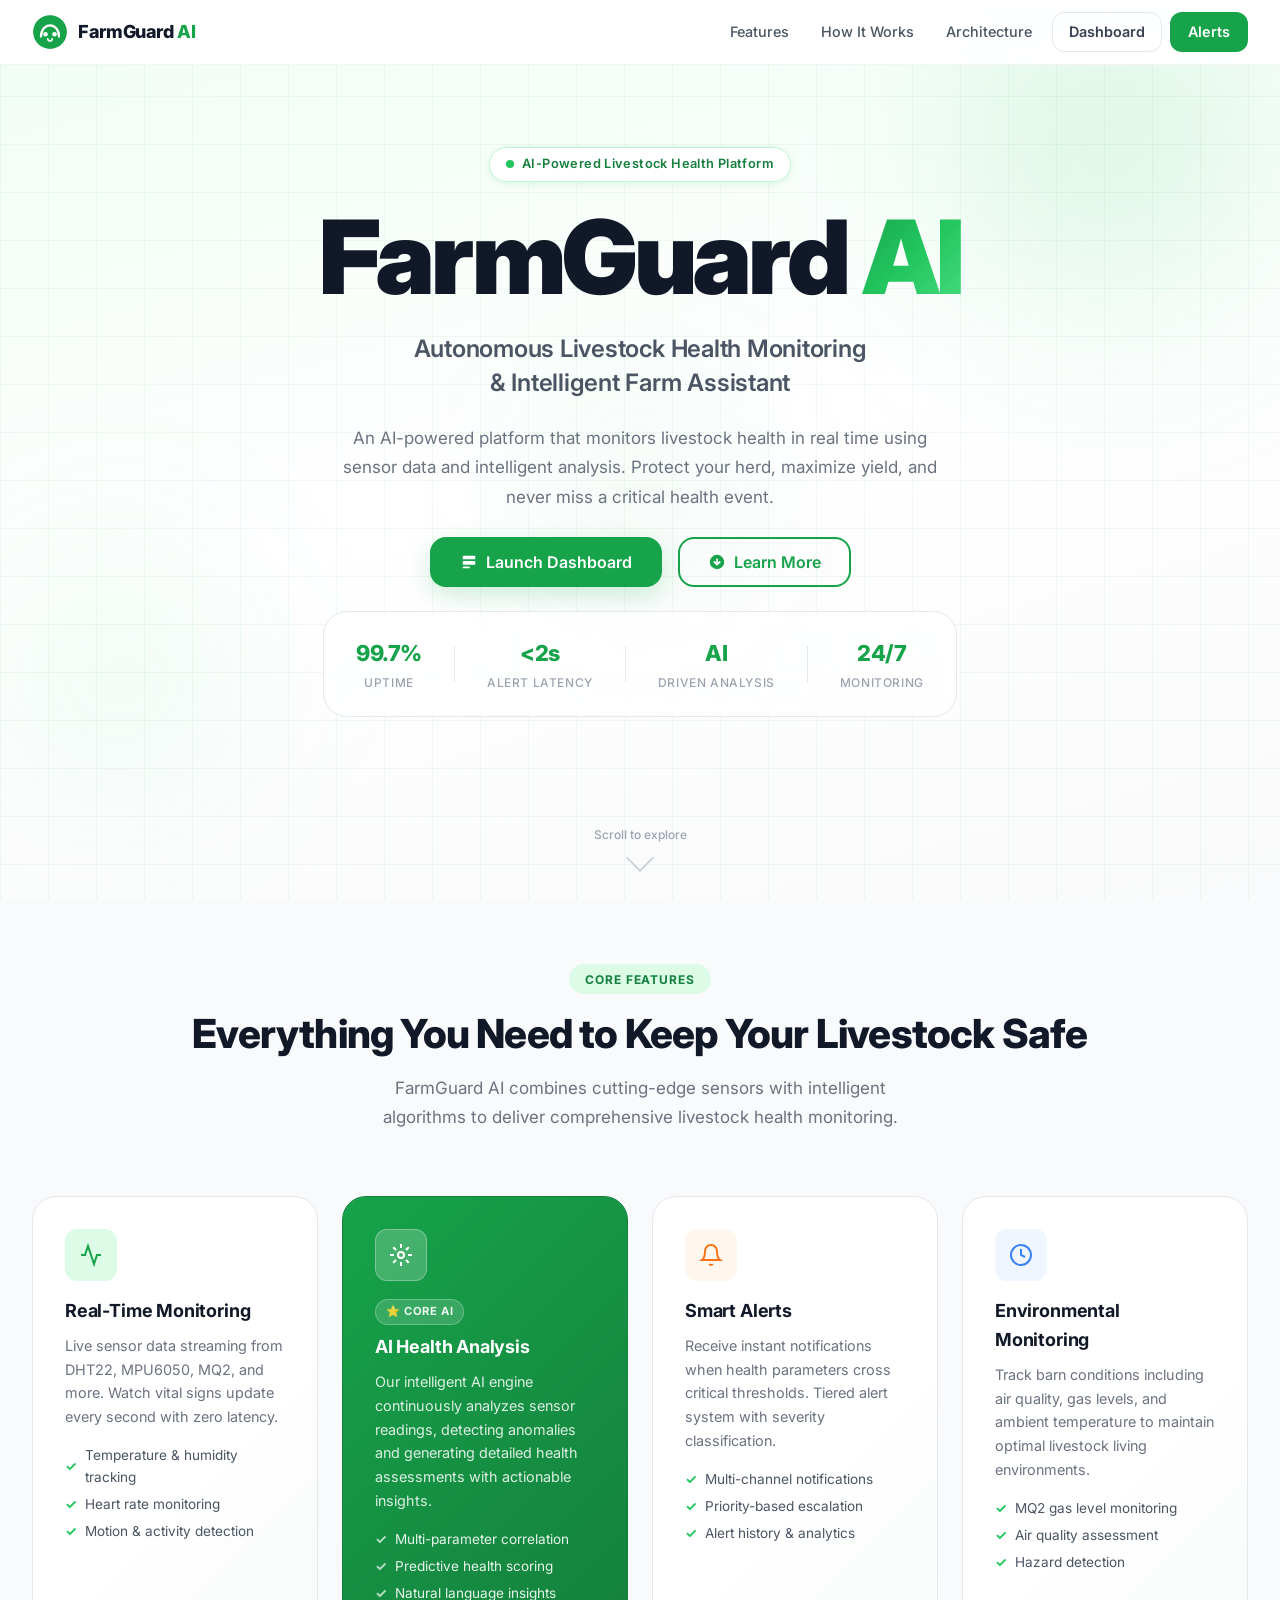
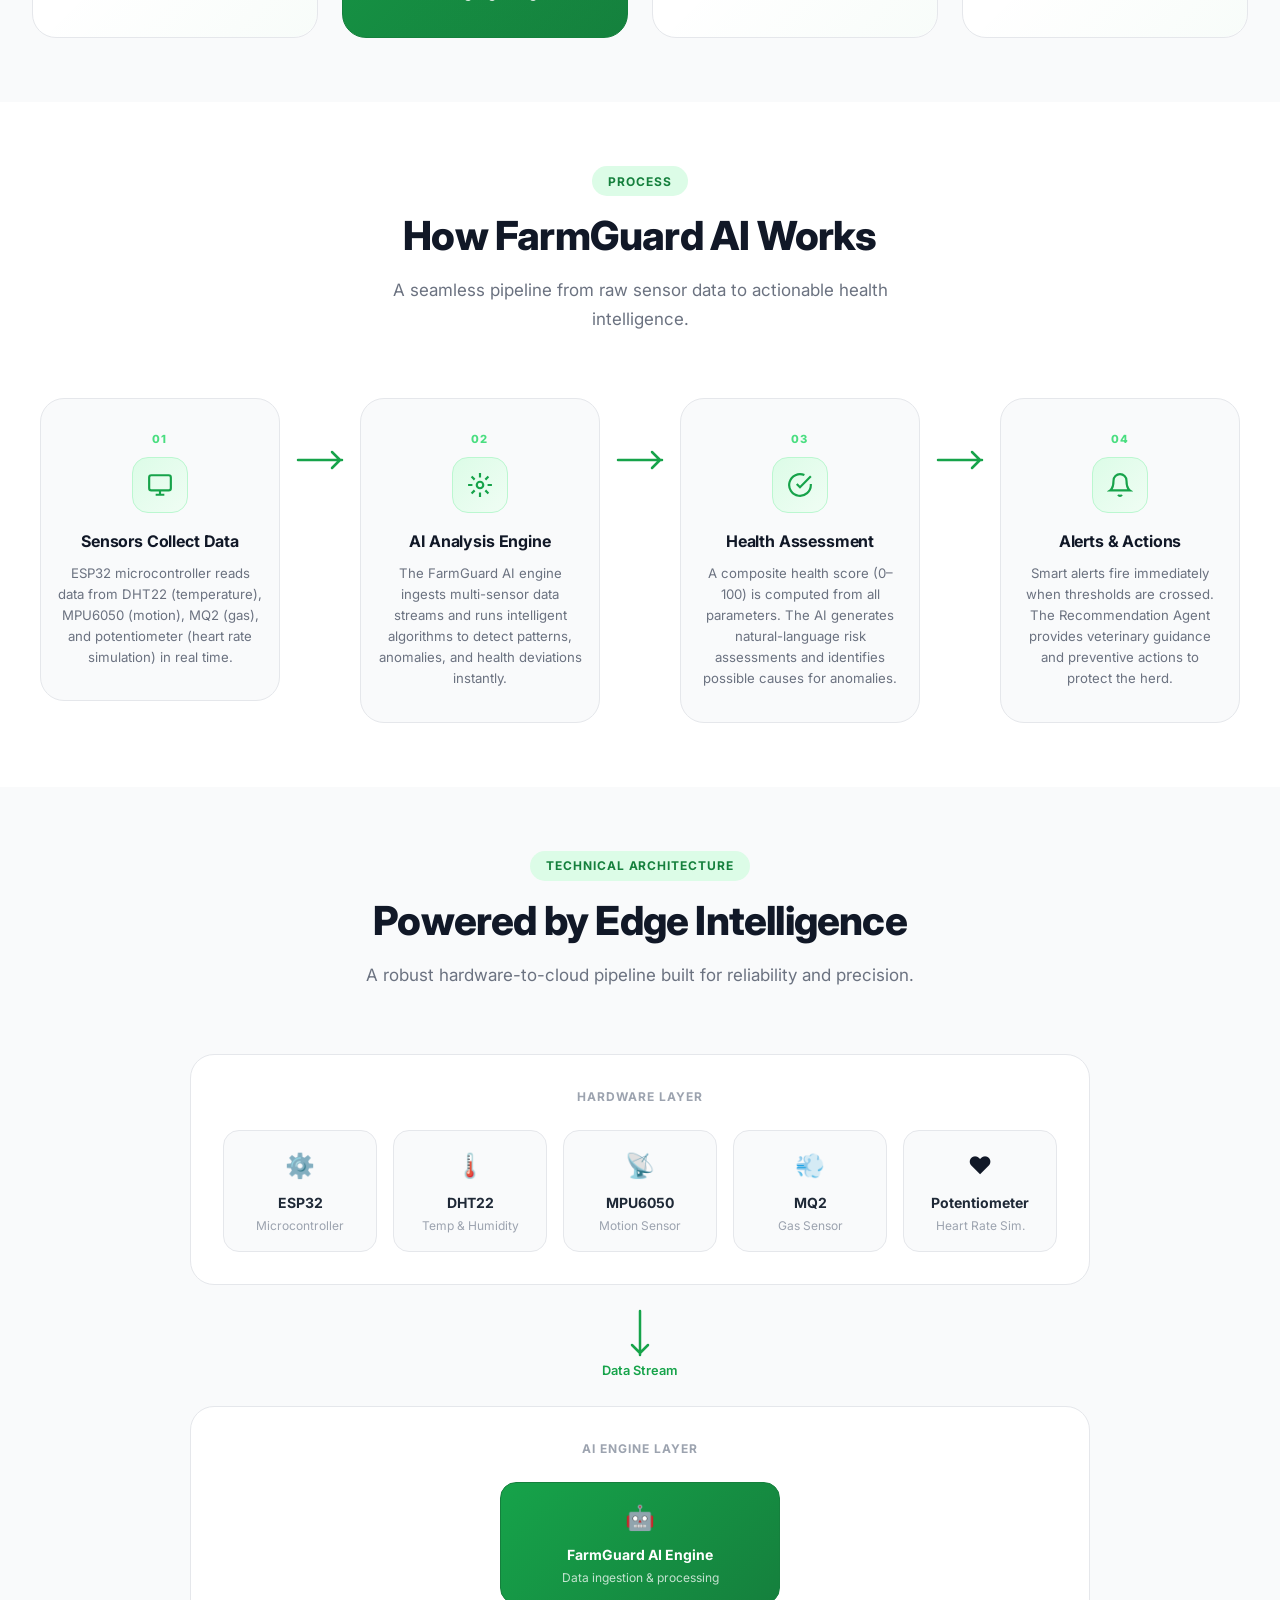
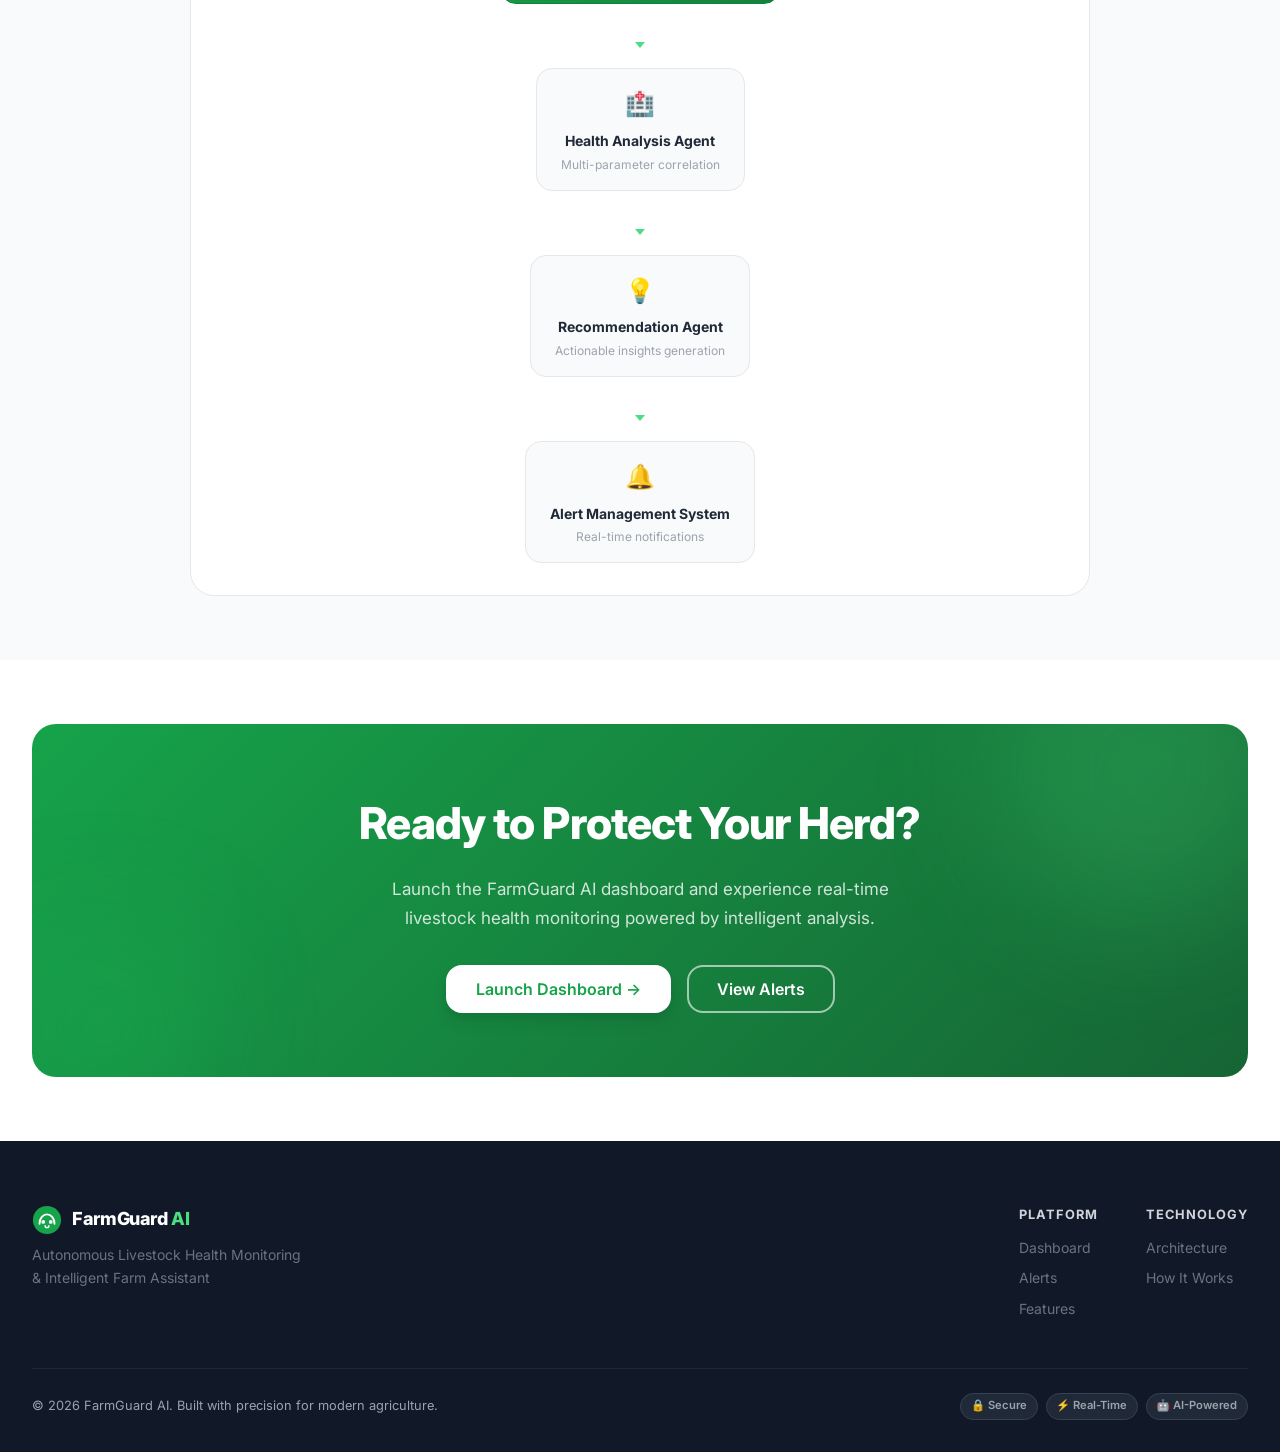
==== commit 700acbe1: "Merge pull request #1 from Kesicode/main Added Settings page, collapsible sidebar, and UI fixes" ====
--- a/website/index.html
+++ b/website/index.html
@@ -53,7 +53,7 @@
         AI-Powered Livestock Health Platform
       </div>
       <h1 class="hero-title">FarmGuard <span class="hero-title-gradient">AI</span></h1>
-      <p class="hero-subtitle">Autonomous Livestock Health Monitoring<br class="hidden-mobile"/> &amp; Intelligent Farm Assistant</p>
+      <p class="hero-subtitle">Autonomous Livestock Health Monitoring <br class="hidden-mobile"/>&amp; Intelligent Farm Assistant</p>
       <p class="hero-desc">An AI-powered platform that monitors livestock health in real time using sensor data and intelligent analysis. Protect your herd, maximize yield, and never miss a critical health event.</p>
       <div class="hero-actions">
         <a href="dashboard.html" class="btn btn-primary btn-lg" id="heroLaunchBtn">
--- a/website/css/style.css
+++ b/website/css/style.css
@@ -334,7 +334,7 @@
 .dash-section-title {
   font-size: 1.125rem;
   font-weight: 700;
-  color: var(--gray-900);
+  color: var(--text-primary);
   letter-spacing: -0.01em;
 }
 .dash-section-badge {
--- a/website/css/landing.css
+++ b/website/css/landing.css
@@ -12,6 +12,7 @@
   align-items: center;
   overflow: hidden;
   padding-top: 64px;
+  padding-bottom: 100px;
   background: linear-gradient(165deg, #f0fdf4 0%, #ffffff 50%, #f9fafb 100%);
 }
 
@@ -186,8 +187,8 @@
 .hero-scroll-indicator {
   position: absolute;
   bottom: var(--space-xl);
-  left: 50%;
-  transform: translateX(-50%);
+  left: 0;
+  right: 0;
   display: flex;
   flex-direction: column;
   align-items: center;
@@ -201,13 +202,13 @@
   width: 20px; height: 20px;
   border-right: 2px solid var(--gray-300);
   border-bottom: 2px solid var(--gray-300);
-  transform: rotate(45deg);
+  transform: translateY(0) rotate(45deg);
   animation: scrollBounce 1.5s ease-in-out infinite;
   margin-top: -4px;
 }
 @keyframes scrollBounce {
-  0%, 100% { transform: rotate(45deg) translateY(0); }
-  50% { transform: rotate(45deg) translateY(6px); }
+  0%, 100% { transform: translateY(0) rotate(45deg); }
+  50% { transform: translateY(6px) rotate(45deg); }
 }
 
 /* ============================================================
@@ -436,6 +437,7 @@
   letter-spacing: 0.08em;
   color: var(--gray-400);
   margin-bottom: var(--space-lg);
+  text-align: center;
 }
 
 .arch-nodes {
@@ -443,6 +445,11 @@
   flex-wrap: wrap;
   gap: var(--space-md);
   justify-content: center;
+}
+
+.arch-nodes:not(.arch-nodes-vertical) .arch-node {
+  flex: 1;
+  min-width: 140px;
 }
 
 .arch-nodes-vertical {
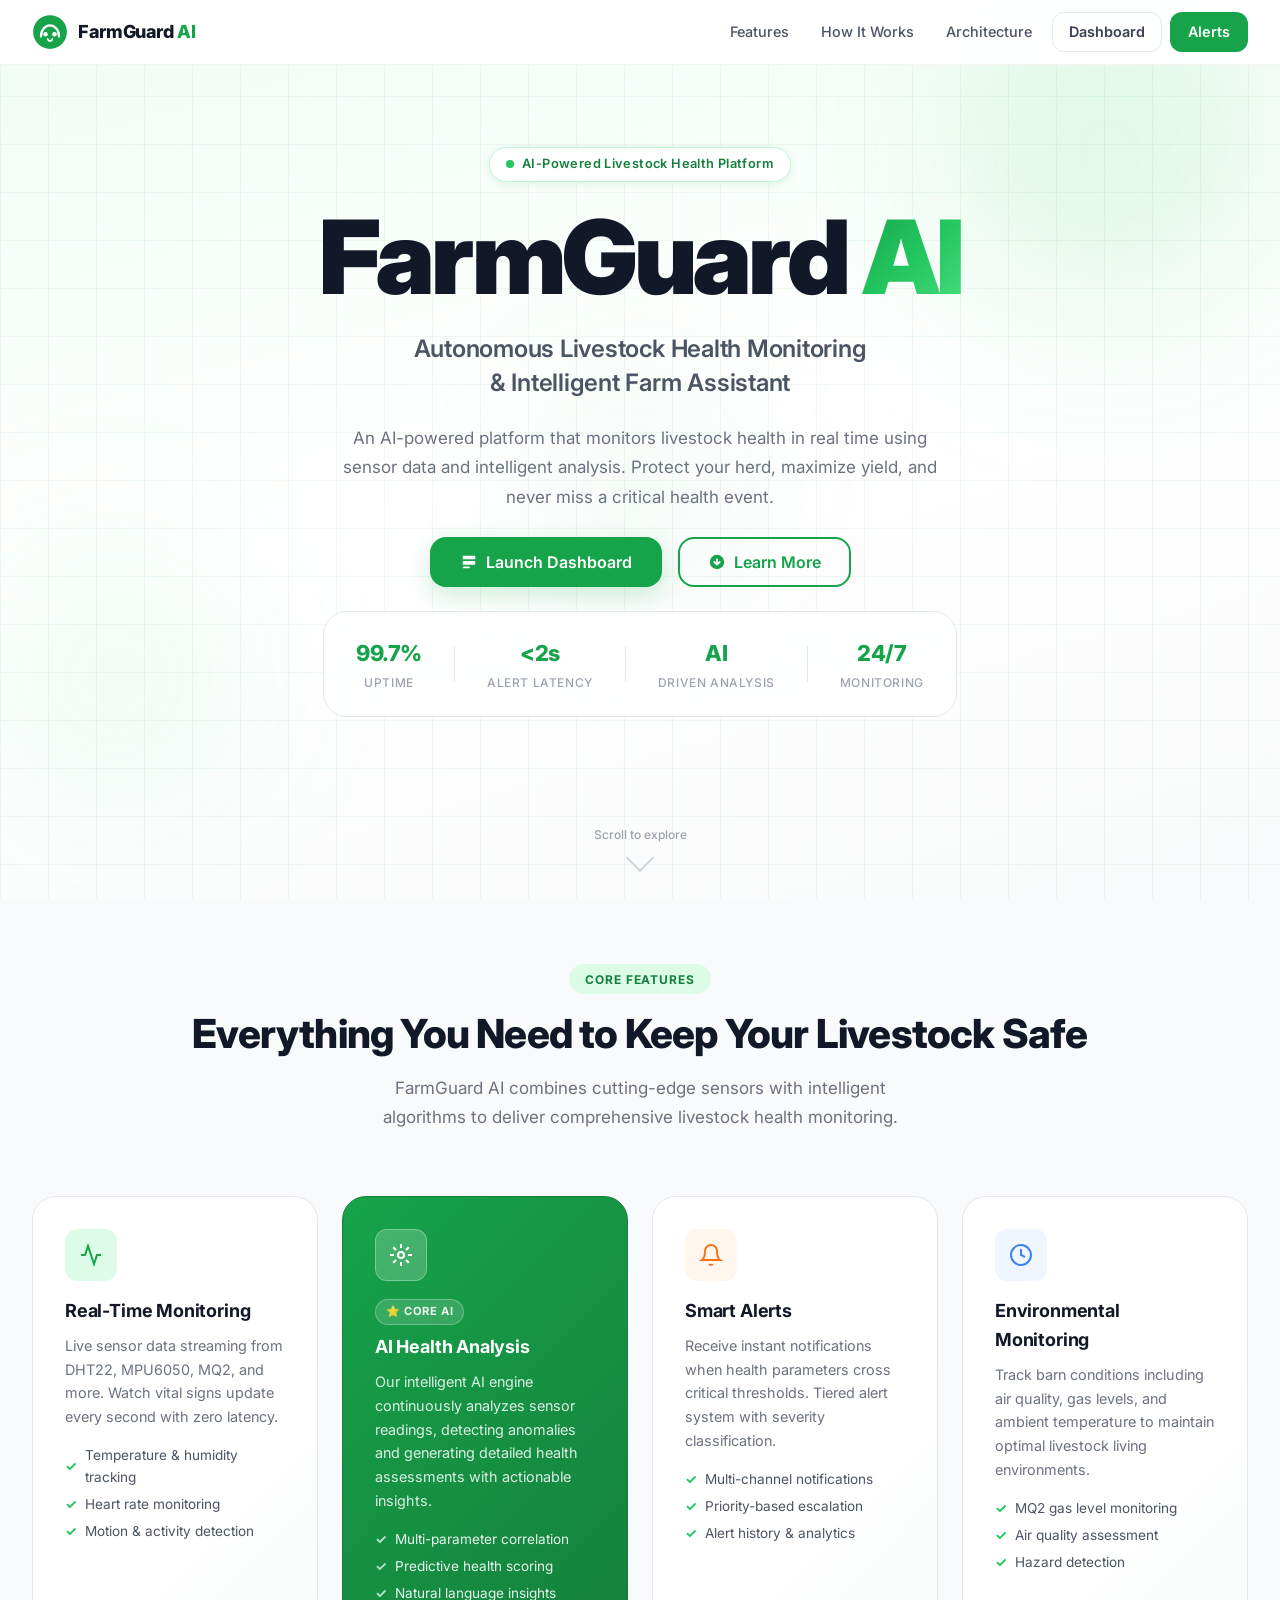
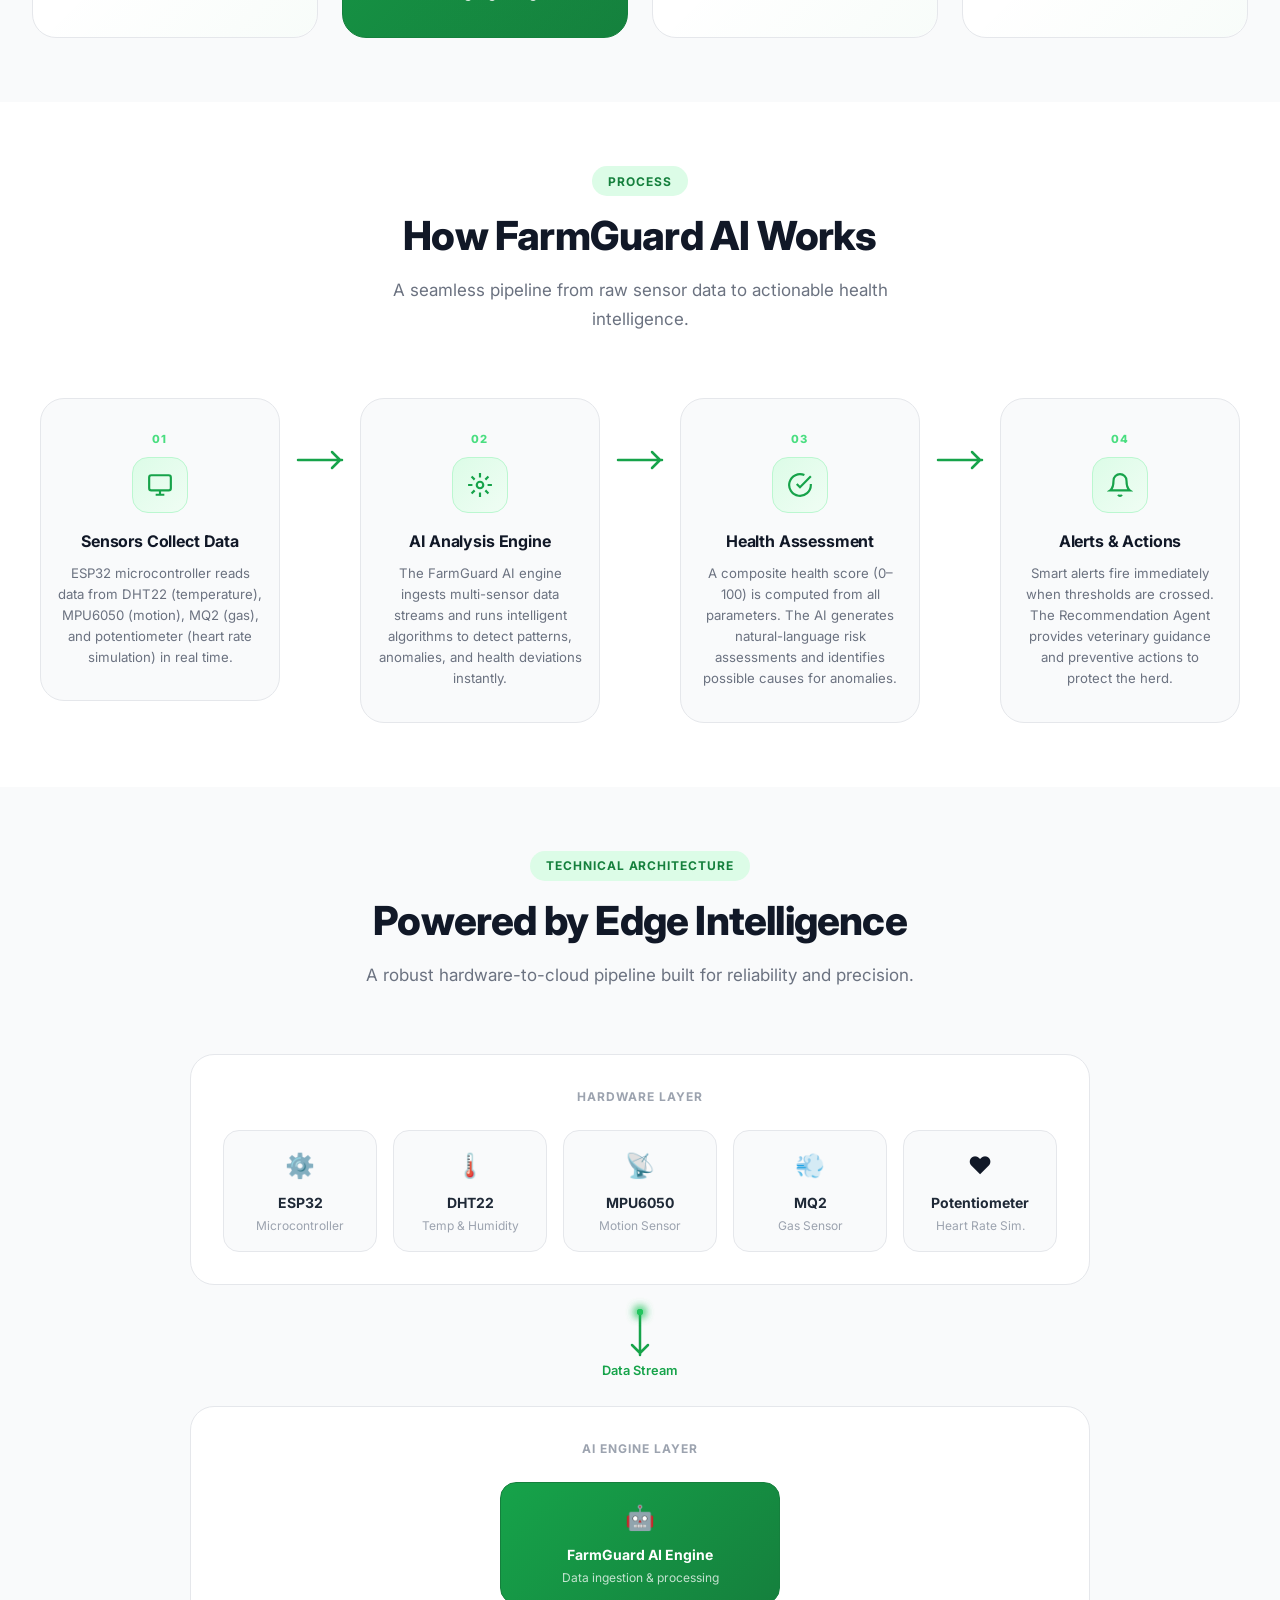
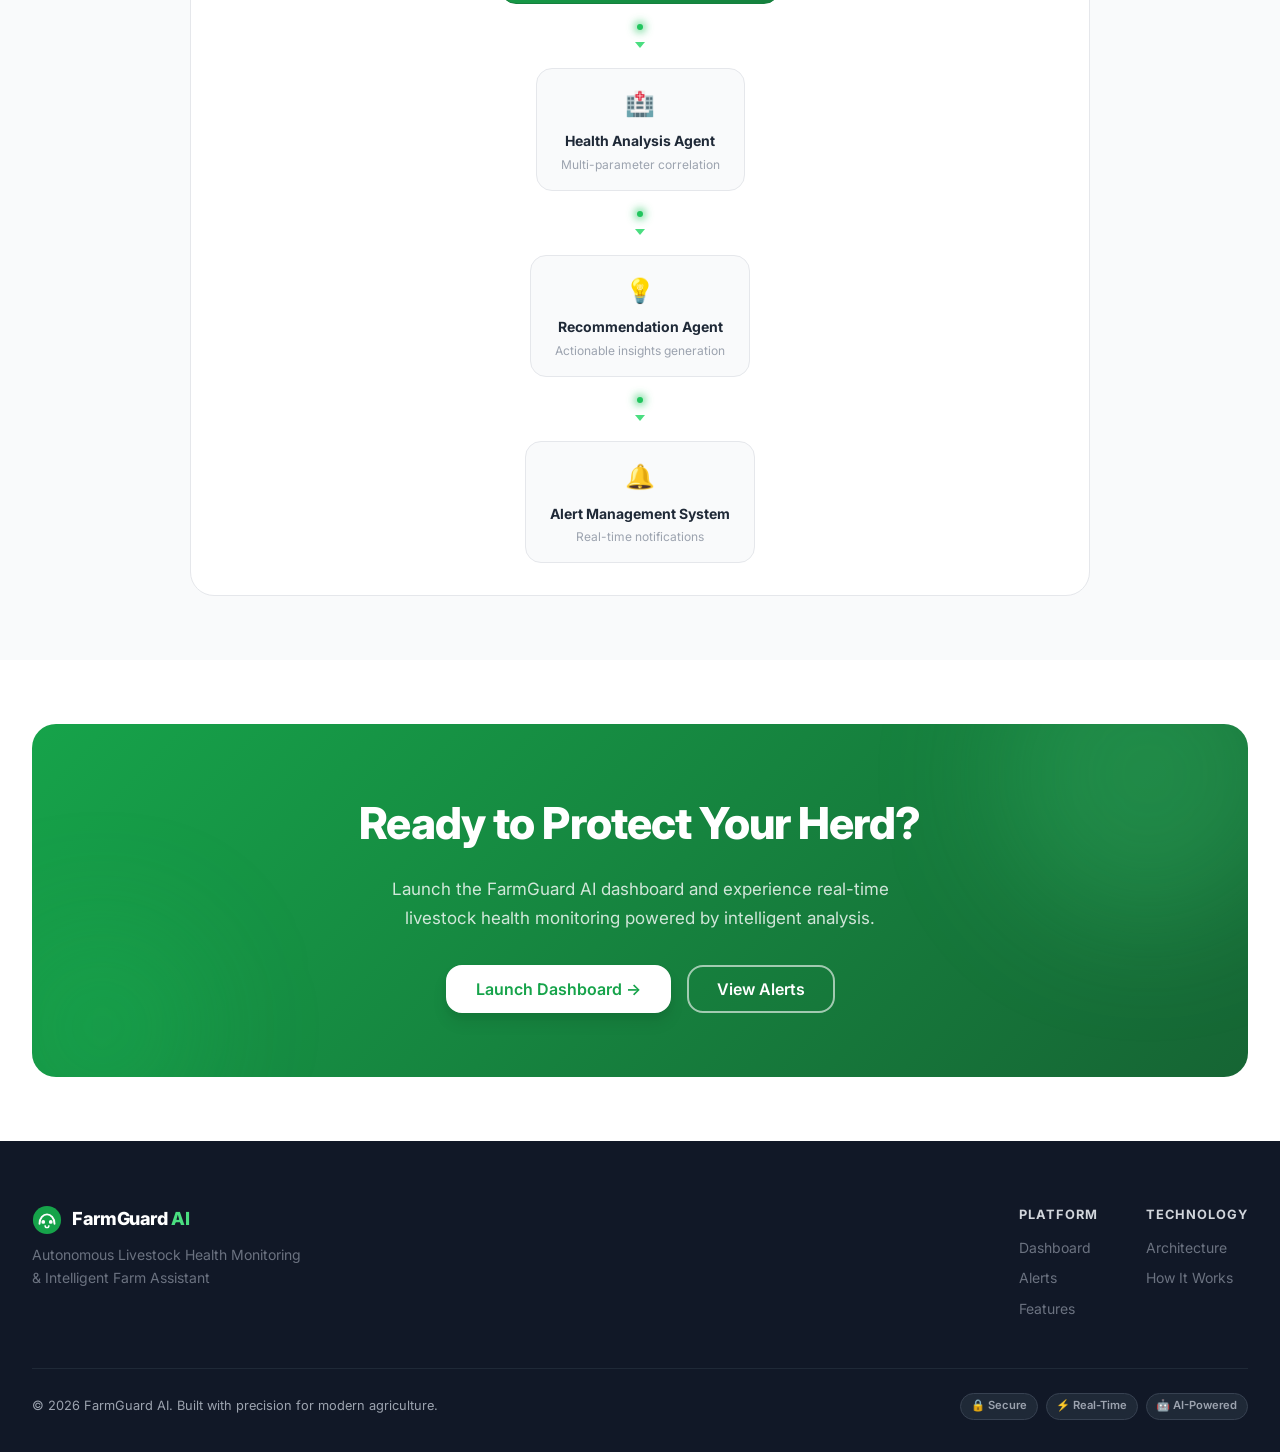
==== commit 6315b0e9: "Merge pull request #3 from Kesicode/main hi" ====
--- a/website/index.html
+++ b/website/index.html
@@ -249,7 +249,11 @@
           </div>
         </div>
         <div class="arch-arrow-down">
-          <svg viewBox="0 0 24 48" fill="none"><path d="M12 2v44M4 36l8 8 8-8" stroke="#16a34a" stroke-width="2.5" stroke-linecap="round" stroke-linejoin="round"/></svg>
+          <div style="position: relative; height: 48px; width: 24px;">
+            <svg viewBox="0 0 24 48" fill="none"><path d="M12 2v44M4 36l8 8 8-8" stroke="#16a34a" stroke-width="2.5" stroke-linecap="round" stroke-linejoin="round"/></svg>
+            <div class="data-particle" style="animation-duration: 2s;"></div>
+            <div class="data-particle" style="animation-duration: 2s; animation-delay: 1s;"></div>
+          </div>
           <span>Data Stream</span>
         </div>
         <div class="arch-layer arch-layer-ai">
@@ -260,19 +264,25 @@
               <div class="arch-node-title">FarmGuard AI Engine</div>
               <div class="arch-node-sub">Data ingestion &amp; processing</div>
             </div>
-            <div class="arch-vconnect"></div>
+            <div class="arch-vconnect">
+              <div class="data-particle"></div>
+            </div>
             <div class="arch-node" id="archHealthAgent">
               <div class="arch-node-icon">🏥</div>
               <div class="arch-node-title">Health Analysis Agent</div>
               <div class="arch-node-sub">Multi-parameter correlation</div>
             </div>
-            <div class="arch-vconnect"></div>
+            <div class="arch-vconnect">
+              <div class="data-particle" style="animation-delay: 0.5s;"></div>
+            </div>
             <div class="arch-node" id="archRecoAgent">
               <div class="arch-node-icon">💡</div>
               <div class="arch-node-title">Recommendation Agent</div>
               <div class="arch-node-sub">Actionable insights generation</div>
             </div>
-            <div class="arch-vconnect"></div>
+            <div class="arch-vconnect">
+              <div class="data-particle" style="animation-delay: 1s;"></div>
+            </div>
             <div class="arch-node" id="archAlertMgmt">
               <div class="arch-node-icon">🔔</div>
               <div class="arch-node-title">Alert Management System</div>
--- a/website/css/landing.css
+++ b/website/css/landing.css
@@ -495,6 +495,8 @@
   background: var(--green-300);
   margin: 4px auto;
   position: relative;
+  animation: streamLine 1.5s infinite ease-in-out;
+  transform-origin: top;
 }
 .arch-vconnect::after {
   content: '';
@@ -516,7 +518,53 @@
   font-size: 0.8rem;
   font-weight: 600;
 }
-.arch-arrow-down svg { width: 24px; height: 48px; }
+.arch-arrow-down svg { 
+  width: 24px; height: 48px; 
+  animation: flowDown 2s infinite ease-in-out;
+}
+
+@keyframes flowDown {
+  0% { transform: translateY(-5px); opacity: 0.5; }
+  50% { transform: translateY(5px); opacity: 1; }
+  100% { transform: translateY(-5px); opacity: 0.5; }
+}
+
+@keyframes dataPulse {
+  0% { box-shadow: 0 0 0 0 rgba(34, 197, 94, 0.4); border-color: rgba(34, 197, 94, 0.4); }
+  70% { box-shadow: 0 0 0 15px rgba(34, 197, 94, 0); border-color: rgba(34, 197, 94, 1); }
+  100% { box-shadow: 0 0 0 0 rgba(34, 197, 94, 0); border-color: rgba(34, 197, 94, 0.4); }
+}
+
+@keyframes streamLine {
+  0% { opacity: 0.3; transform: scaleY(0.8); }
+  50% { opacity: 1; transform: scaleY(1.1); }
+  100% { opacity: 0.3; transform: scaleY(0.8); }
+}
+
+.data-particle {
+  position: absolute;
+  top: 0;
+  left: 50%;
+  width: 6px;
+  height: 6px;
+  background: var(--color-healthy, #22c55e);
+  border-radius: 50%;
+  transform: translateX(-50%);
+  box-shadow: 0 0 8px 2px rgba(34, 197, 94, 0.8);
+  animation: dataTravel 1.5s infinite linear;
+  z-index: 2;
+}
+
+@keyframes dataTravel {
+  0% { top: 0; opacity: 0; transform: translateX(-50%) scale(0.5); }
+  15% { opacity: 1; transform: translateX(-50%) scale(1); }
+  85% { opacity: 1; transform: translateX(-50%) scale(1); }
+  100% { top: 100%; opacity: 0; transform: translateX(-50%) scale(0.5); }
+}
+
+#archEngine {
+  animation: dataPulse 2.5s infinite;
+}
 
 /* ============================================================
    CTA SECTION
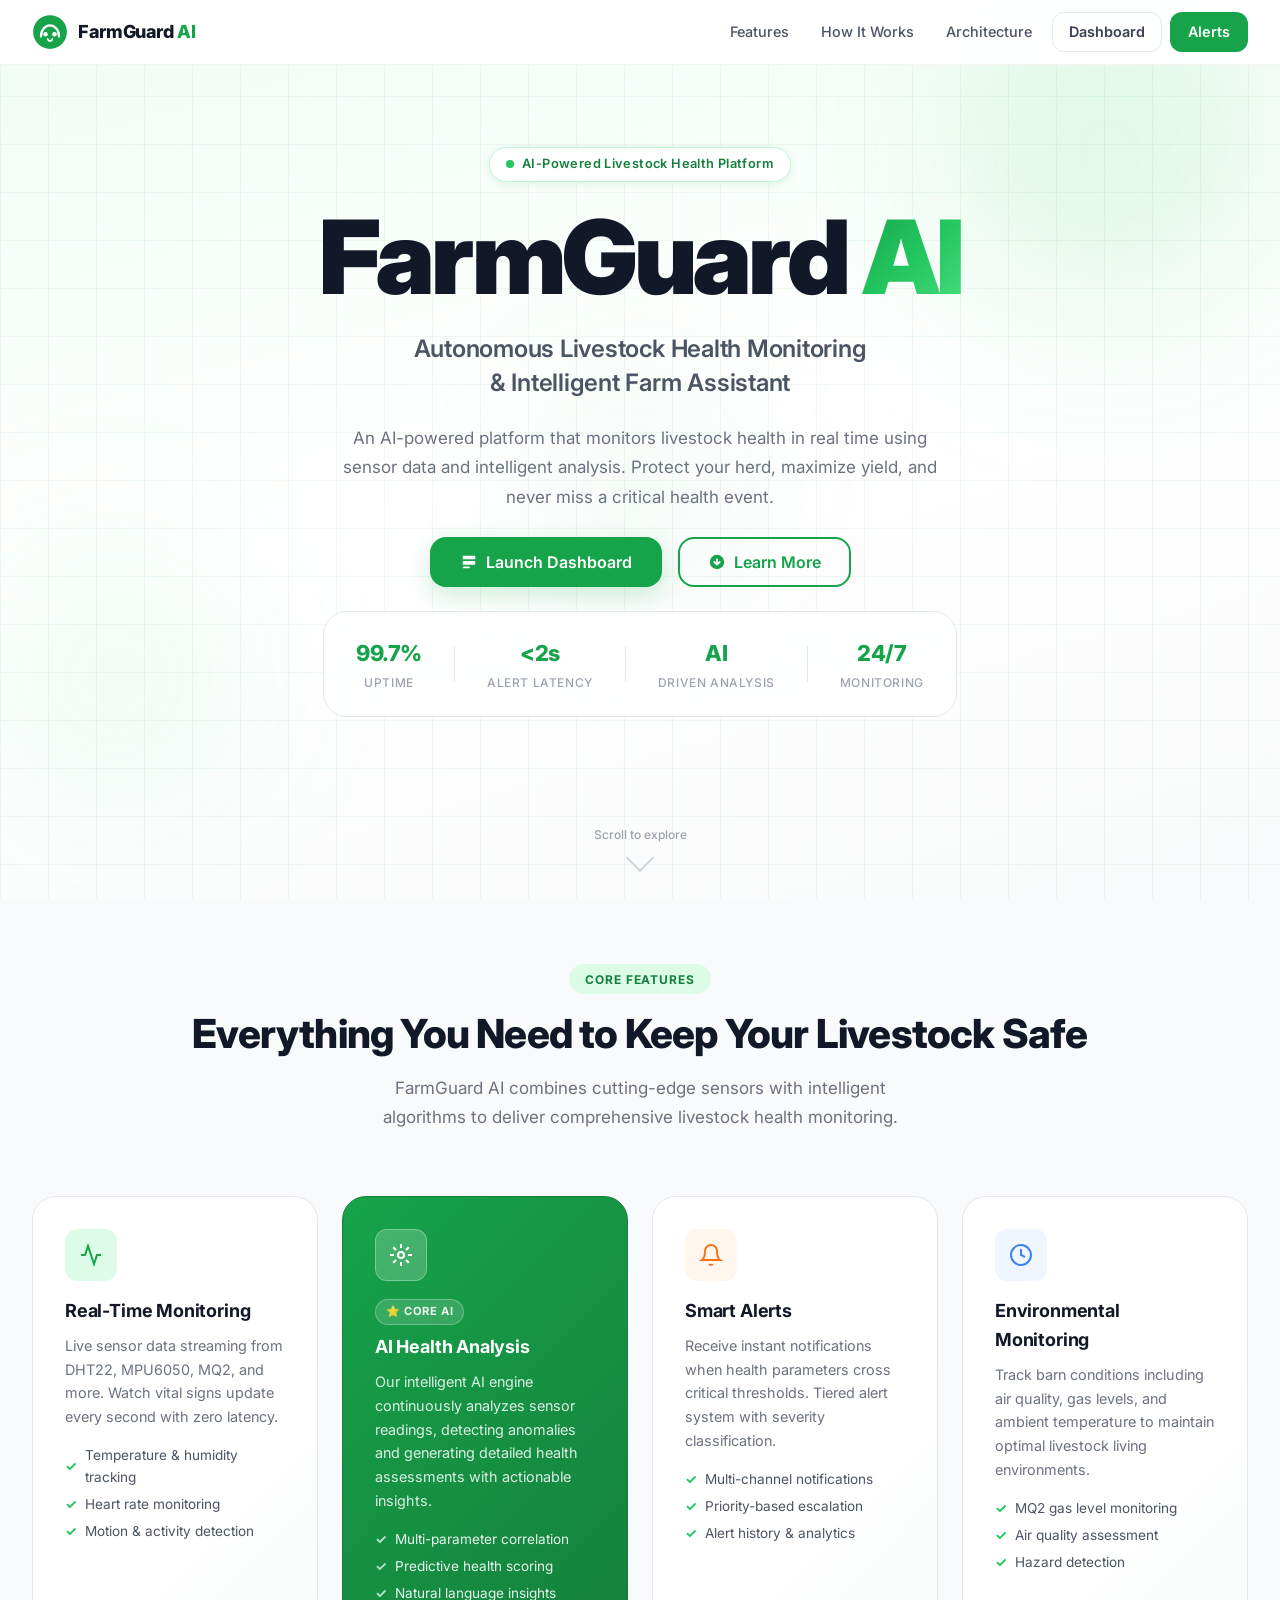
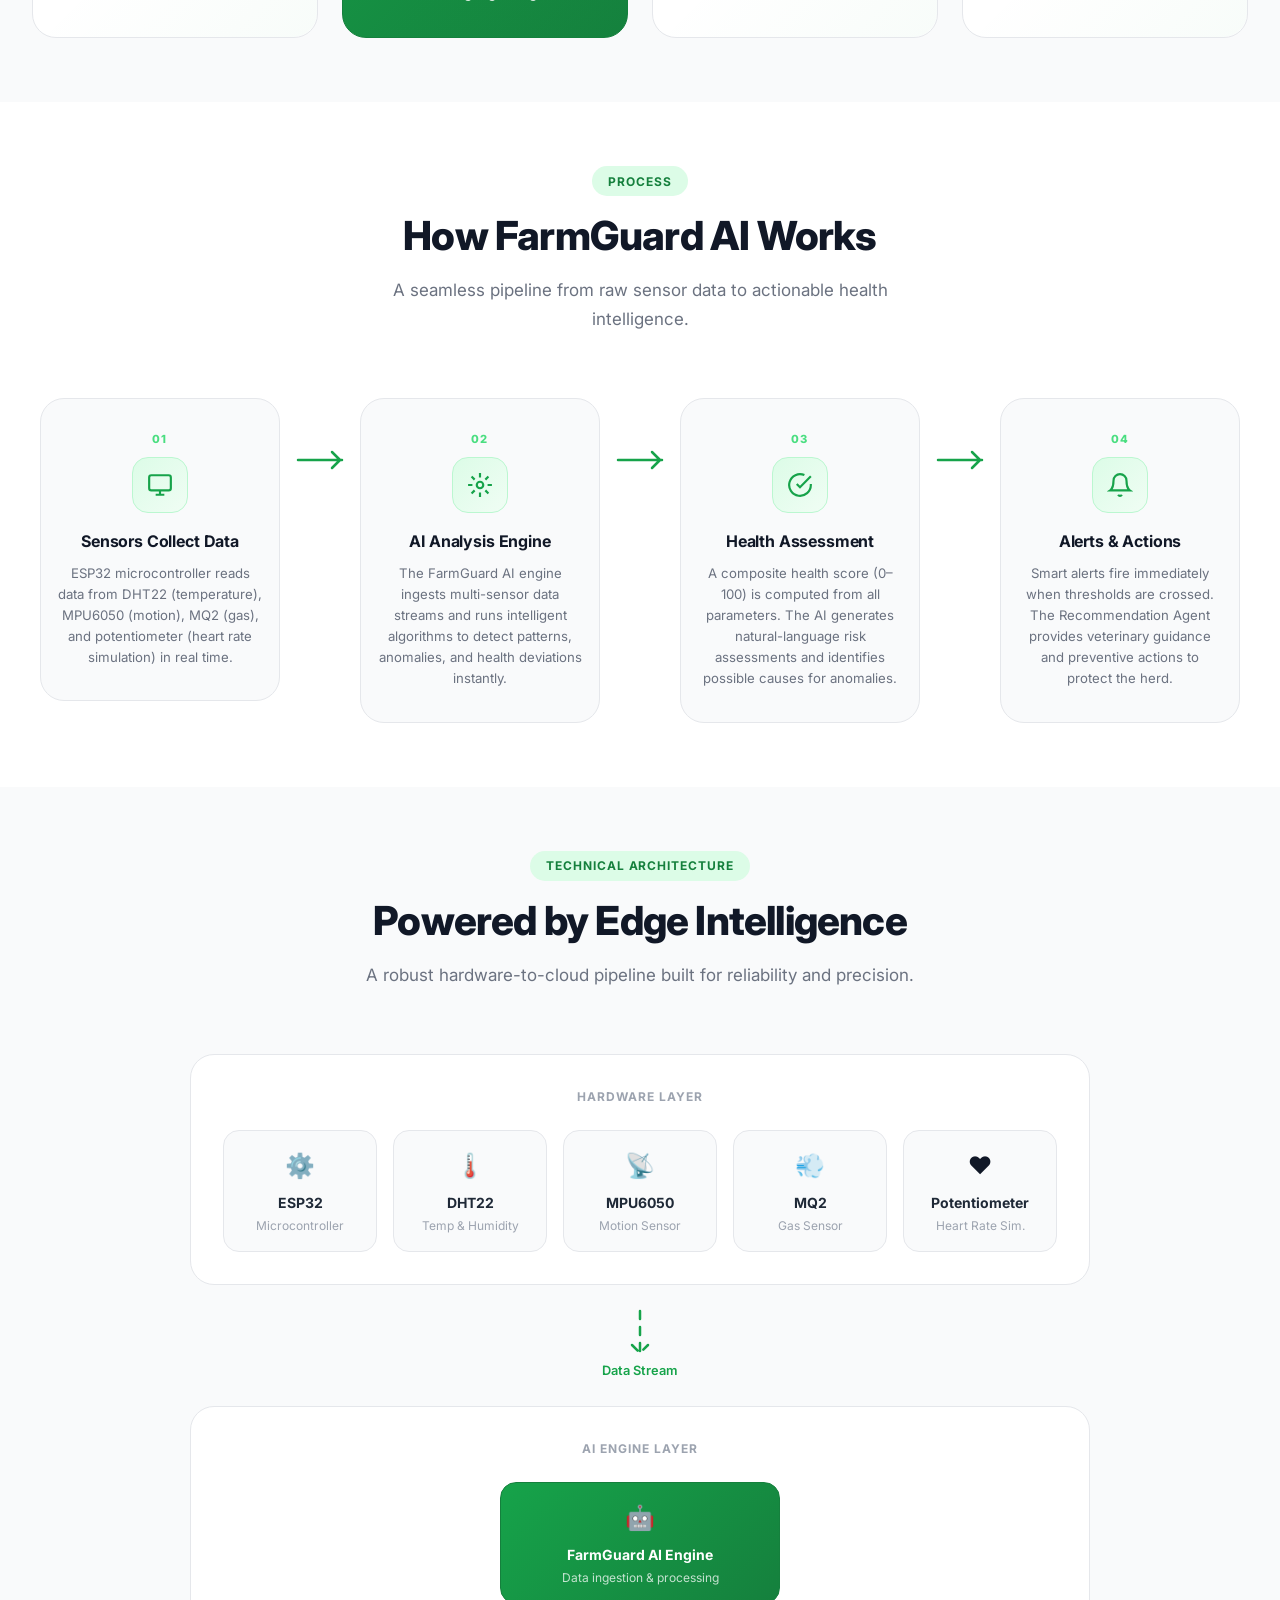
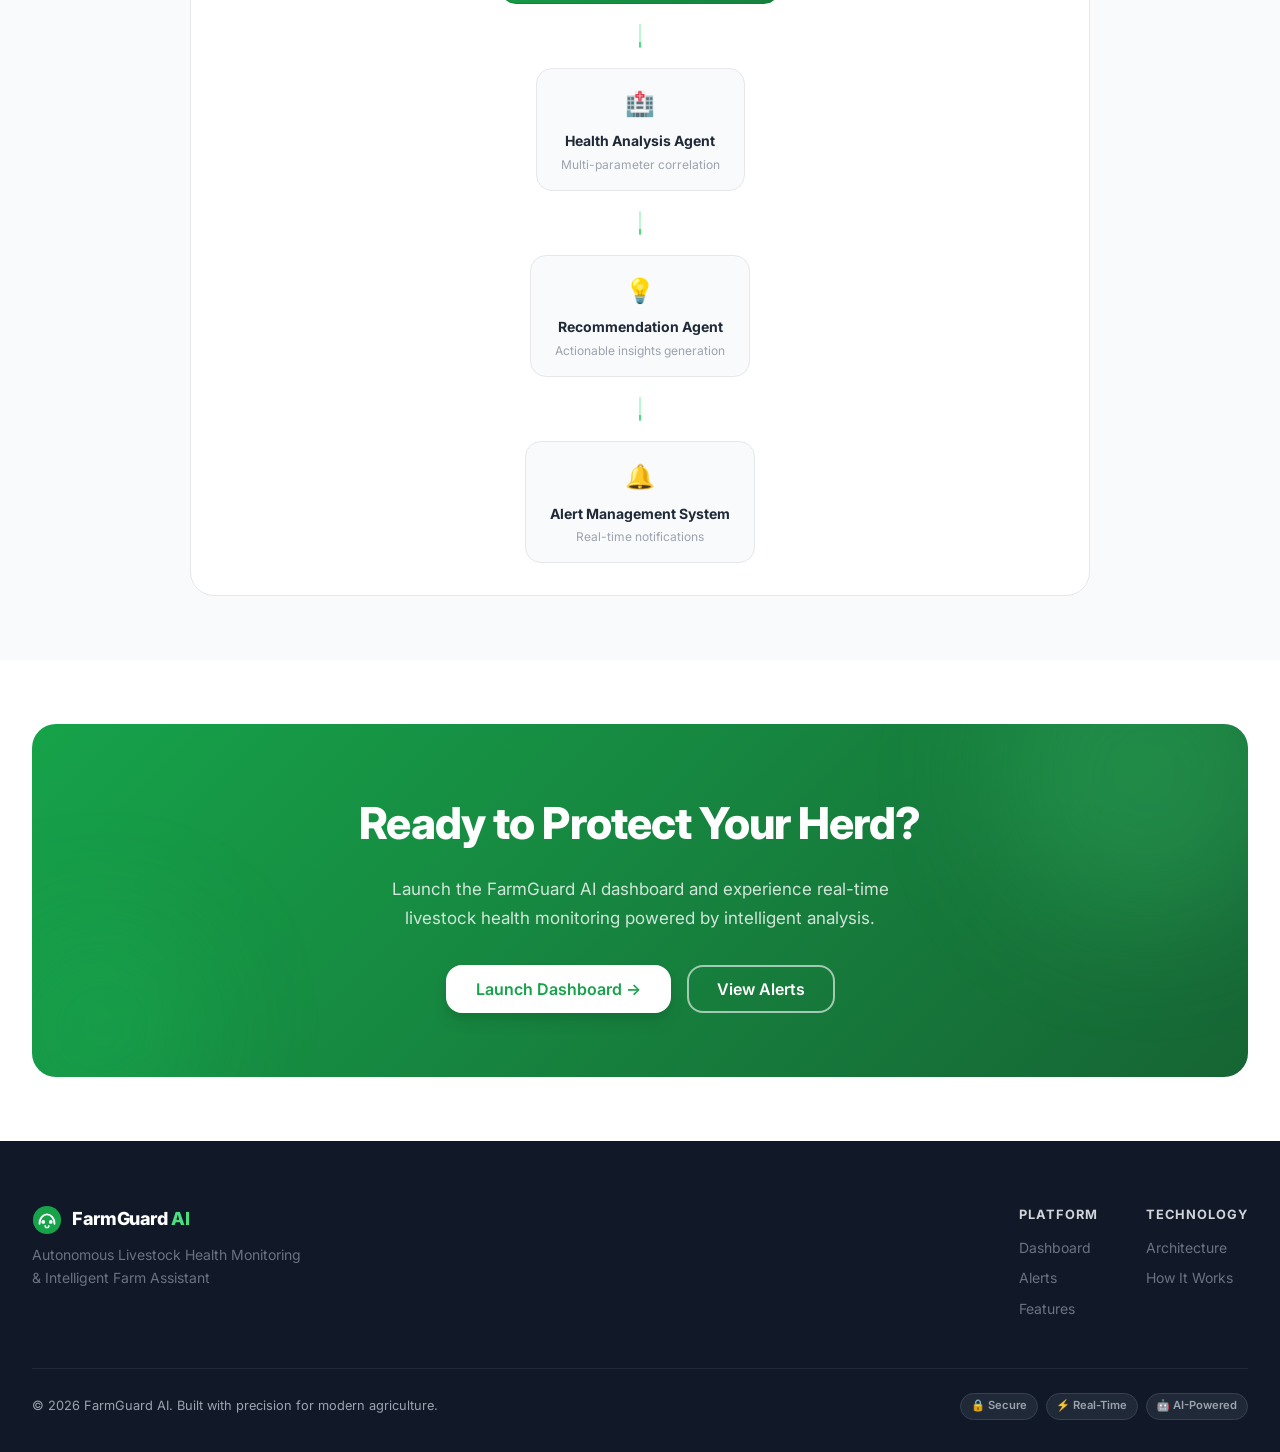
==== commit 5d386998: "Refactor workflow animations for a sleeker, more professional look" ====
--- a/website/index.html
+++ b/website/index.html
@@ -250,9 +250,7 @@
         </div>
         <div class="arch-arrow-down">
           <div style="position: relative; height: 48px; width: 24px;">
-            <svg viewBox="0 0 24 48" fill="none"><path d="M12 2v44M4 36l8 8 8-8" stroke="#16a34a" stroke-width="2.5" stroke-linecap="round" stroke-linejoin="round"/></svg>
-            <div class="data-particle" style="animation-duration: 2s;"></div>
-            <div class="data-particle" style="animation-duration: 2s; animation-delay: 1s;"></div>
+            <svg viewBox="0 0 24 48" fill="none" class="animated-arrow"><path d="M12 2v44M4 36l8 8 8-8" stroke="#16a34a" stroke-width="2.5" stroke-linecap="round" stroke-linejoin="round"/></svg>
           </div>
           <span>Data Stream</span>
         </div>
@@ -264,25 +262,19 @@
               <div class="arch-node-title">FarmGuard AI Engine</div>
               <div class="arch-node-sub">Data ingestion &amp; processing</div>
             </div>
-            <div class="arch-vconnect">
-              <div class="data-particle"></div>
-            </div>
+            <div class="arch-vconnect"></div>
             <div class="arch-node" id="archHealthAgent">
               <div class="arch-node-icon">🏥</div>
               <div class="arch-node-title">Health Analysis Agent</div>
               <div class="arch-node-sub">Multi-parameter correlation</div>
             </div>
-            <div class="arch-vconnect">
-              <div class="data-particle" style="animation-delay: 0.5s;"></div>
-            </div>
+            <div class="arch-vconnect"></div>
             <div class="arch-node" id="archRecoAgent">
               <div class="arch-node-icon">💡</div>
               <div class="arch-node-title">Recommendation Agent</div>
               <div class="arch-node-sub">Actionable insights generation</div>
             </div>
-            <div class="arch-vconnect">
-              <div class="data-particle" style="animation-delay: 1s;"></div>
-            </div>
+            <div class="arch-vconnect"></div>
             <div class="arch-node" id="archAlertMgmt">
               <div class="arch-node-icon">🔔</div>
               <div class="arch-node-title">Alert Management System</div>
--- a/website/css/landing.css
+++ b/website/css/landing.css
@@ -492,11 +492,20 @@
 
 .arch-vconnect {
   width: 2px; height: 24px;
-  background: var(--green-300);
+  background: var(--green-200);
   margin: 4px auto;
   position: relative;
-  animation: streamLine 1.5s infinite ease-in-out;
-  transform-origin: top;
+  overflow: hidden;
+}
+.arch-vconnect::before {
+  content: '';
+  position: absolute;
+  top: -100%;
+  left: 0;
+  width: 100%;
+  height: 100%;
+  background: linear-gradient(to bottom, transparent, var(--green-500), transparent);
+  animation: flowLight 1.5s infinite linear;
 }
 .arch-vconnect::after {
   content: '';
@@ -535,31 +544,18 @@
   100% { box-shadow: 0 0 0 0 rgba(34, 197, 94, 0); border-color: rgba(34, 197, 94, 0.4); }
 }
 
-@keyframes streamLine {
-  0% { opacity: 0.3; transform: scaleY(0.8); }
-  50% { opacity: 1; transform: scaleY(1.1); }
-  100% { opacity: 0.3; transform: scaleY(0.8); }
-}
-
-.data-particle {
-  position: absolute;
-  top: 0;
-  left: 50%;
-  width: 6px;
-  height: 6px;
-  background: var(--color-healthy, #22c55e);
-  border-radius: 50%;
-  transform: translateX(-50%);
-  box-shadow: 0 0 8px 2px rgba(34, 197, 94, 0.8);
-  animation: dataTravel 1.5s infinite linear;
-  z-index: 2;
-}
-
-@keyframes dataTravel {
-  0% { top: 0; opacity: 0; transform: translateX(-50%) scale(0.5); }
-  15% { opacity: 1; transform: translateX(-50%) scale(1); }
-  85% { opacity: 1; transform: translateX(-50%) scale(1); }
-  100% { top: 100%; opacity: 0; transform: translateX(-50%) scale(0.5); }
+.animated-arrow path {
+  stroke-dasharray: 8;
+  animation: dashFlow 1s linear infinite;
+}
+
+@keyframes flowLight {
+  0% { top: -100%; }
+  100% { top: 100%; }
+}
+
+@keyframes dashFlow {
+  to { stroke-dashoffset: -16; }
 }
 
 #archEngine {
